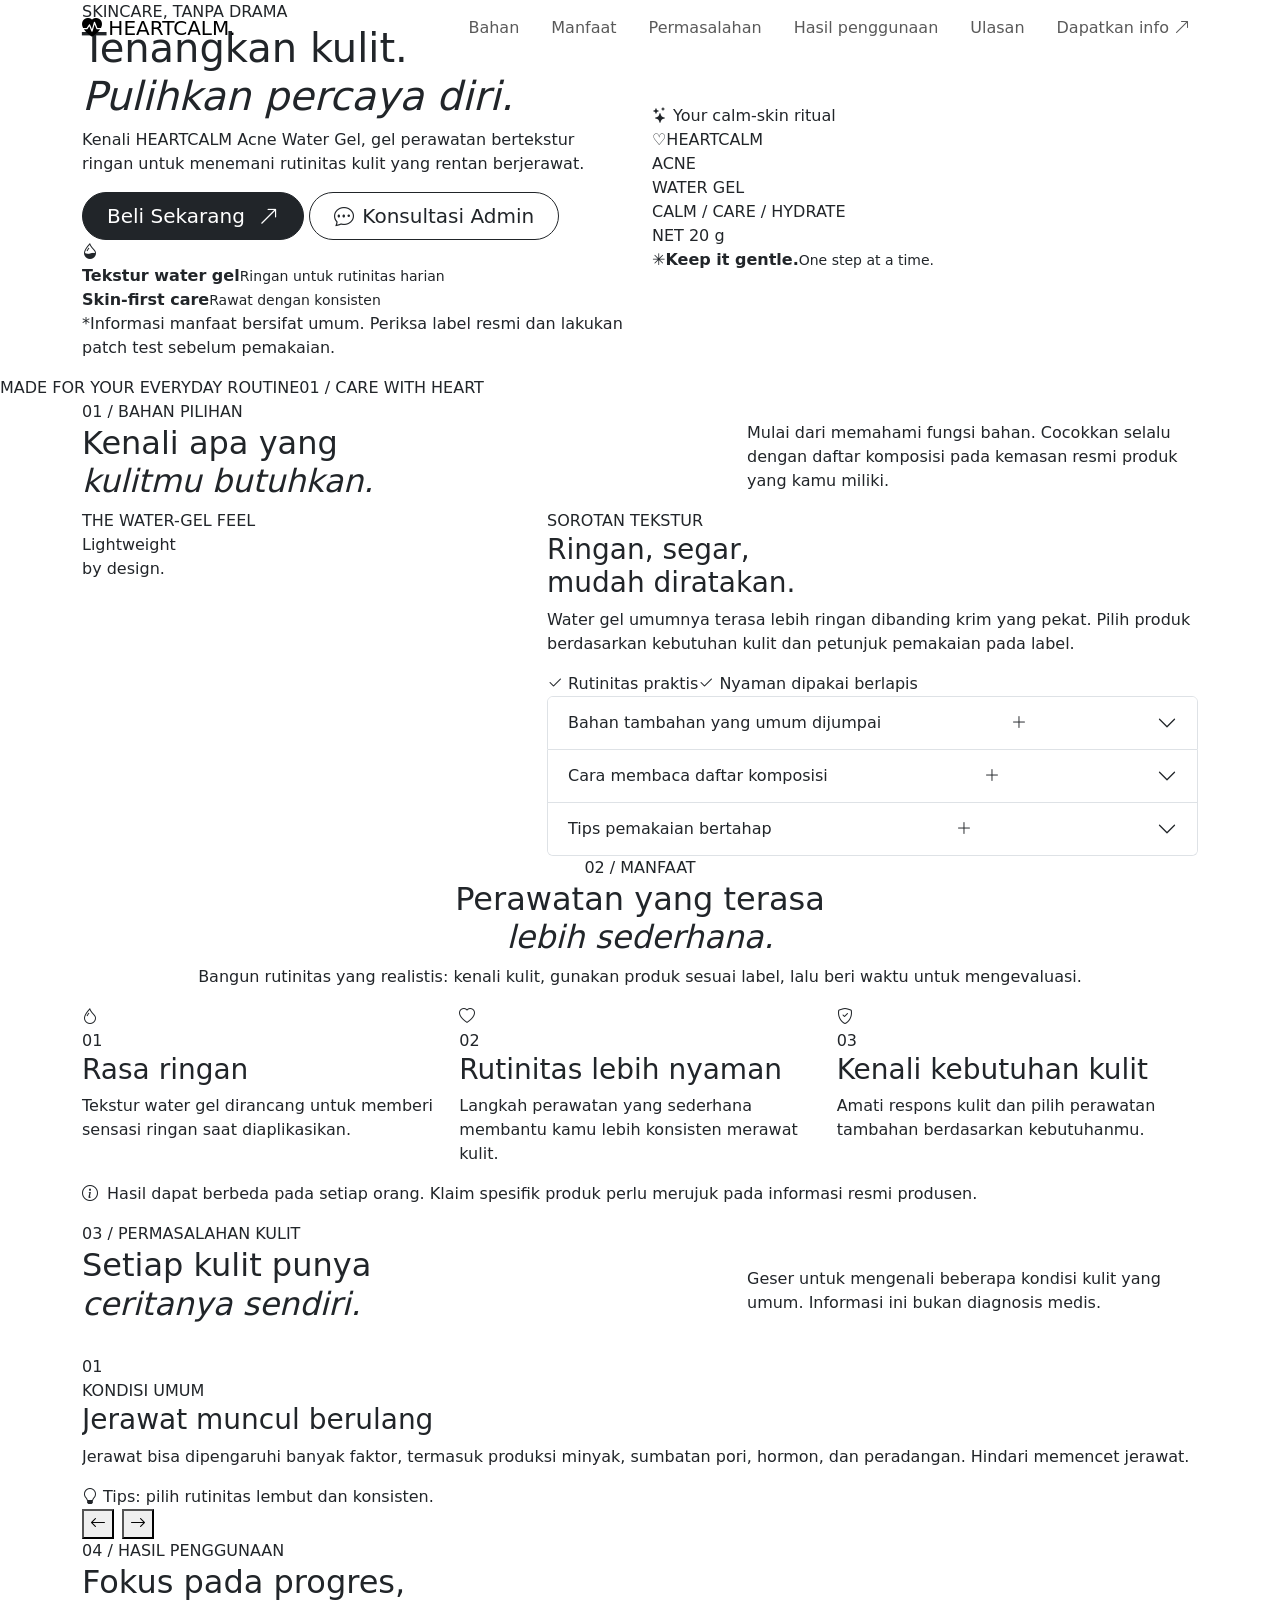
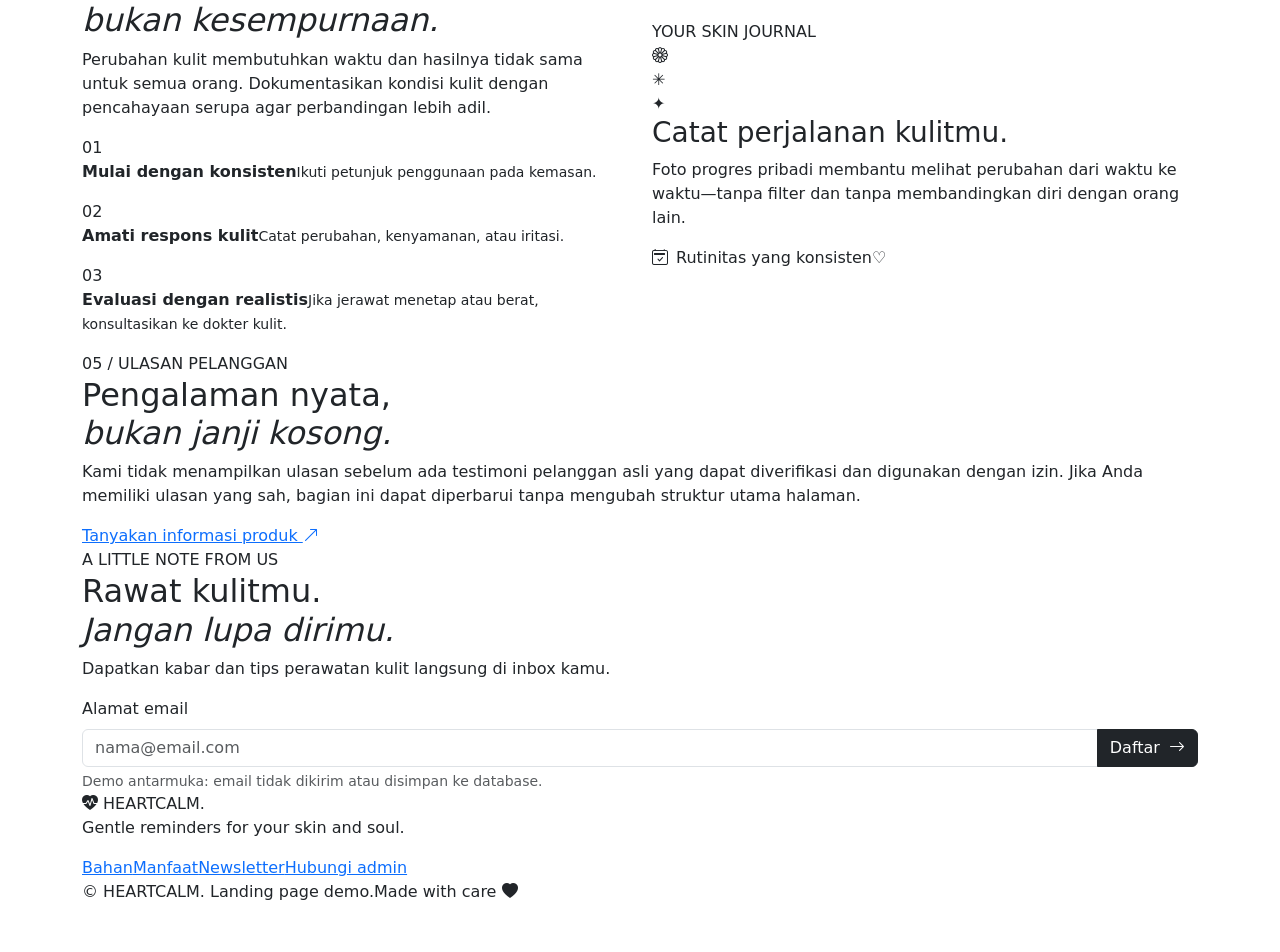
==== index.html @ 07cd57a4 "Add files via upload" ====
<!doctype html>
<html lang="id">
<head>
  <meta charset="utf-8">
  <meta name="viewport" content="width=device-width, initial-scale=1">
  <meta name="description" content="HEARTCALM Acne Water Gel — perawatan ringan untuk kulit berjerawat.">
  <title>HEARTCALM Acne Water Gel — Rawat Kulit dengan Tenang</title>
  <link rel="preconnect" href="https://fonts.googleapis.com">
  <link rel="preconnect" href="https://fonts.gstatic.com" crossorigin>
  <link href="https://fonts.googleapis.com/css2?family=DM+Sans:wght@400;500;600;700&family=Manrope:wght@400;500;600;700;800&display=swap" rel="stylesheet">
  <link href="https://cdn.jsdelivr.net/npm/bootstrap@5.3.3/dist/css/bootstrap.min.css" rel="stylesheet">
  <link href="https://cdn.jsdelivr.net/npm/bootstrap-icons@1.11.3/font/bootstrap-icons.min.css" rel="stylesheet">
  <link rel="stylesheet" href="css/style.css">
</head>
<body data-bs-spy="scroll" data-bs-target="#mainNav" data-bs-offset="90" tabindex="0">
  <nav id="mainNav" class="navbar navbar-expand-lg fixed-top">
    <div class="container">
      <a class="navbar-brand" href="#home" aria-label="HEARTCALM beranda"><span class="brand-mark"><i class="bi bi-heart-pulse-fill"></i></span> HEARTCALM<span class="brand-dot">.</span></a>
      <button class="navbar-toggler" type="button" data-bs-toggle="collapse" data-bs-target="#navLinks" aria-controls="navLinks" aria-expanded="false" aria-label="Buka navigasi"><span class="navbar-toggler-icon"></span></button>
      <div class="collapse navbar-collapse" id="navLinks">
        <ul class="navbar-nav ms-auto align-items-lg-center gap-lg-3">
          <li class="nav-item"><a class="nav-link" href="#ingredients">Bahan</a></li>
          <li class="nav-item"><a class="nav-link" href="#benefits">Manfaat</a></li>
          <li class="nav-item"><a class="nav-link" href="#concerns">Permasalahan</a></li>
          <li class="nav-item"><a class="nav-link" href="#results">Hasil penggunaan</a></li>
          <li class="nav-item"><a class="nav-link" href="#reviews">Ulasan</a></li>
          <li class="nav-item"><a class="nav-link nav-cta" href="#newsletter">Dapatkan info <i class="bi bi-arrow-up-right"></i></a></li>
        </ul>
      </div>
    </div>
  </nav>

  <main>
    <section id="home" class="hero section-pad">
      <div class="container">
        <div class="row align-items-center gy-5">
          <div class="col-lg-6 hero-copy">
            <div class="eyebrow"><span></span> SKINCARE, TANPA DRAMA</div>
            <h1>Tenangkan kulit.<br><em>Pulihkan percaya diri.</em></h1>
            <p class="hero-lead">Kenali HEARTCALM Acne Water Gel, gel perawatan bertekstur ringan untuk menemani rutinitas kulit yang rentan berjerawat.</p>
            <div class="hero-actions">
              <a class="btn btn-dark btn-lg rounded-pill px-4" href="https://www.tokopedia.com/" target="_blank" rel="noopener noreferrer">Beli Sekarang <i class="bi bi-arrow-up-right ms-2"></i></a>
              <a class="btn btn-outline-dark btn-lg rounded-pill px-4" href="https://wa.me/" target="_blank" rel="noopener noreferrer"><i class="bi bi-chat-dots me-2"></i>Konsultasi Admin</a>
            </div>
            <div class="hero-proof"><div class="proof-icon"><i class="bi bi-droplet-half"></i></div><div><strong>Tekstur water gel</strong><small>Ringan untuk rutinitas harian</small></div><span class="proof-divider"></span><div><strong>Skin-first care</strong><small>Rawat dengan konsisten</small></div></div>
            <p class="small-note">*Informasi manfaat bersifat umum. Periksa label resmi dan lakukan patch test sebelum pemakaian.</p>
          </div>
          <div class="col-lg-6">
            <div class="product-stage">
              <div class="stage-orbit orbit-one"></div><div class="stage-orbit orbit-two"></div>
              <div class="stage-note note-top"><i class="bi bi-stars"></i> Your calm-skin ritual</div>
              <div class="product-shadow"></div>
              <div class="product-tube" role="img" aria-label="Ilustrasi kemasan HEARTCALM Acne Water Gel">
                <div class="tube-seam"></div><div class="tube-logo">♡<span>HEARTCALM</span></div>
                <div class="tube-rule"></div><div class="tube-name">ACNE<br>WATER GEL</div>
                <div class="tube-sub">CALM / CARE / HYDRATE</div><div class="tube-volume">NET 20 g</div><div class="tube-cap"></div>
              </div>
              <div class="stage-note note-bottom"><span class="tiny-leaf">✳</span><span><strong>Keep it gentle.</strong><small>One step at a time.</small></span></div>
              <div class="floating-dot dot-a"></div><div class="floating-dot dot-b"></div>
            </div>
          </div>
        </div>
      </div>
      <div class="hero-bottom"><span>MADE FOR YOUR EVERYDAY ROUTINE</span><span>01 / CARE WITH HEART</span></div>
    </section>

    <section id="ingredients" class="section-pad ingredients-section">
      <div class="container">
        <div class="section-heading row align-items-end gy-3">
          <div class="col-lg-7"><div class="eyebrow">01 / BAHAN PILIHAN</div><h2>Kenali apa yang<br><em>kulitmu butuhkan.</em></h2></div>
          <div class="col-lg-5"><p class="section-intro">Mulai dari memahami fungsi bahan. Cocokkan selalu dengan daftar komposisi pada kemasan resmi produk yang kamu miliki.</p></div>
        </div>
        <div class="ingredient-feature row g-0 align-items-stretch">
          <div class="col-lg-5 ingredient-art"><div class="ingredient-art-inner"><span class="art-label">THE WATER-GEL FEEL</span><div class="gel-drop"></div><div class="gel-ring"></div><span class="art-caption">Lightweight<br>by design.</span></div></div>
          <div class="col-lg-7 ingredient-content"><span class="mini-label">SOROTAN TEKSTUR</span><h3>Ringan, segar,<br>mudah diratakan.</h3><p>Water gel umumnya terasa lebih ringan dibanding krim yang pekat. Pilih produk berdasarkan kebutuhan kulit dan petunjuk pemakaian pada label.</p><div class="ingredient-tags"><span><i class="bi bi-check2"></i> Rutinitas praktis</span><span><i class="bi bi-check2"></i> Nyaman dipakai berlapis</span></div>
            <div class="accordion ingredient-accordion" id="extraIngredients">
              <div class="accordion-item"><h4 class="accordion-header"><button class="accordion-button collapsed" type="button" data-bs-toggle="collapse" data-bs-target="#extraOne" aria-expanded="false" aria-controls="extraOne">Bahan tambahan yang umum dijumpai <i class="bi bi-plus-lg ms-auto"></i></button></h4><div id="extraOne" class="accordion-collapse collapse" data-bs-parent="#extraIngredients"><div class="accordion-body">Contoh bahan yang kerap digunakan dalam skincare adalah humektan untuk membantu menjaga kelembapan dan bahan penunjang formula. Ini bukan daftar komposisi terverifikasi HEARTCALM; cek kemasan produk untuk INCI yang sebenarnya.</div></div></div>
              <div class="accordion-item"><h4 class="accordion-header"><button class="accordion-button collapsed" type="button" data-bs-toggle="collapse" data-bs-target="#extraTwo" aria-expanded="false" aria-controls="extraTwo">Cara membaca daftar komposisi <i class="bi bi-plus-lg ms-auto"></i></button></h4><div id="extraTwo" class="accordion-collapse collapse" data-bs-parent="#extraIngredients"><div class="accordion-body">Periksa nama bahan, petunjuk pemakaian, tanggal kedaluwarsa, dan peringatan pada label. Jika kulit mudah bereaksi, lakukan patch test dan hentikan pemakaian bila muncul iritasi.</div></div></div>
              <div class="accordion-item"><h4 class="accordion-header"><button class="accordion-button collapsed" type="button" data-bs-toggle="collapse" data-bs-target="#extraThree" aria-expanded="false" aria-controls="extraThree">Tips pemakaian bertahap <i class="bi bi-plus-lg ms-auto"></i></button></h4><div id="extraThree" class="accordion-collapse collapse" data-bs-parent="#extraIngredients"><div class="accordion-body">Mulai sesuai petunjuk label, hindari menumpuk banyak produk aktif sekaligus, dan gunakan sunscreen pada pagi/siang hari. Konsultasikan dengan tenaga kesehatan jika jerawat berat atau menetap.</div></div></div>
            </div>
          </div>
        </div>
      </div>
    </section>

    <section id="benefits" class="section-pad benefits-section">
      <div class="container">
        <div class="section-heading text-center mx-auto"><div class="eyebrow justify-content-center">02 / MANFAAT</div><h2>Perawatan yang terasa<br><em>lebih sederhana.</em></h2><p class="section-intro mx-auto">Bangun rutinitas yang realistis: kenali kulit, gunakan produk sesuai label, lalu beri waktu untuk mengevaluasi.</p></div>
        <div class="row g-3 benefit-grid">
          <div class="col-md-4"><article class="benefit-card"><div class="benefit-icon"><i class="bi bi-droplet"></i></div><span class="card-index">01</span><h3>Rasa ringan</h3><p>Tekstur water gel dirancang untuk memberi sensasi ringan saat diaplikasikan.</p></article></div>
          <div class="col-md-4"><article class="benefit-card featured"><div class="benefit-icon"><i class="bi bi-heart"></i></div><span class="card-index">02</span><h3>Rutinitas lebih nyaman</h3><p>Langkah perawatan yang sederhana membantu kamu lebih konsisten merawat kulit.</p></article></div>
          <div class="col-md-4"><article class="benefit-card"><div class="benefit-icon"><i class="bi bi-shield-check"></i></div><span class="card-index">03</span><h3>Kenali kebutuhan kulit</h3><p>Amati respons kulit dan pilih perawatan tambahan berdasarkan kebutuhanmu.</p></article></div>
        </div>
        <p class="disclaimer"><i class="bi bi-info-circle me-1"></i> Hasil dapat berbeda pada setiap orang. Klaim spesifik produk perlu merujuk pada informasi resmi produsen.</p>
      </div>
    </section>

    <section id="concerns" class="section-pad concerns-section">
      <div class="container">
        <div class="row align-items-end mb-4 gy-3"><div class="col-lg-7"><div class="eyebrow">03 / PERMASALAHAN KULIT</div><h2>Setiap kulit punya<br><em>ceritanya sendiri.</em></h2></div><div class="col-lg-5"><p class="section-intro">Geser untuk mengenali beberapa kondisi kulit yang umum. Informasi ini bukan diagnosis medis.</p></div></div>
        <div id="concernCarousel" class="carousel slide concern-carousel" data-bs-ride="false">
          <div class="carousel-inner">
            <div class="carousel-item active"><div class="concern-slide"><div class="concern-number">01</div><div class="concern-visual visual-acne"><span class="face-shape"></span><span class="spot spot-1"></span><span class="spot spot-2"></span><span class="spot spot-3"></span></div><div class="concern-copy"><span class="mini-label">KONDISI UMUM</span><h3>Jerawat muncul berulang</h3><p>Jerawat bisa dipengaruhi banyak faktor, termasuk produksi minyak, sumbatan pori, hormon, dan peradangan. Hindari memencet jerawat.</p><span class="care-tip"><i class="bi bi-lightbulb"></i> Tips: pilih rutinitas lembut dan konsisten.</span></div></div></div>
            <div class="carousel-item"><div class="concern-slide"><div class="concern-number">02</div><div class="concern-visual visual-oily"><span class="face-shape"></span><span class="shine shine-1"></span><span class="shine shine-2"></span><span class="shine shine-3"></span></div><div class="concern-copy"><span class="mini-label">KONDISI UMUM</span><h3>Kulit terasa berminyak</h3><p>Kulit berminyak merupakan kondisi umum. Membersihkan wajah secara berlebihan justru dapat membuat kulit terasa tidak nyaman.</p><span class="care-tip"><i class="bi bi-lightbulb"></i> Tips: gunakan pembersih lembut.</span></div></div></div>
            <div class="carousel-item"><div class="concern-slide"><div class="concern-number">03</div><div class="concern-visual visual-sensitive"><span class="face-shape"></span><span class="flush flush-1"></span><span class="flush flush-2"></span></div><div class="concern-copy"><span class="mini-label">KONDISI UMUM</span><h3>Kulit mudah terasa sensitif</h3><p>Rasa perih, kering, atau kemerahan bisa menjadi tanda kulit tidak cocok dengan suatu produk. Hentikan produk yang memicu reaksi.</p><span class="care-tip"><i class="bi bi-lightbulb"></i> Tips: lakukan patch test terlebih dahulu.</span></div></div></div>
          </div>
          <div class="carousel-controls"><div class="carousel-indicators"><button type="button" data-bs-target="#concernCarousel" data-bs-slide-to="0" class="active" aria-current="true" aria-label="Slide 1"></button><button type="button" data-bs-target="#concernCarousel" data-bs-slide-to="1" aria-label="Slide 2"></button><button type="button" data-bs-target="#concernCarousel" data-bs-slide-to="2" aria-label="Slide 3"></button></div><div class="d-flex gap-2"><button class="round-control" type="button" data-bs-target="#concernCarousel" data-bs-slide="prev" aria-label="Slide sebelumnya"><i class="bi bi-arrow-left"></i></button><button class="round-control" type="button" data-bs-target="#concernCarousel" data-bs-slide="next" aria-label="Slide berikutnya"><i class="bi bi-arrow-right"></i></button></div></div>
        </div>
      </div>
    </section>

    <section id="results" class="section-pad results-section">
      <div class="container"><div class="row align-items-center gy-5"><div class="col-lg-6"><div class="eyebrow">04 / HASIL PENGGUNAAN</div><h2>Fokus pada progres,<br><em>bukan kesempurnaan.</em></h2><p class="section-intro">Perubahan kulit membutuhkan waktu dan hasilnya tidak sama untuk semua orang. Dokumentasikan kondisi kulit dengan pencahayaan serupa agar perbandingan lebih adil.</p><div class="result-steps"><div><span>01</span><p><strong>Mulai dengan konsisten</strong><small>Ikuti petunjuk penggunaan pada kemasan.</small></p></div><div><span>02</span><p><strong>Amati respons kulit</strong><small>Catat perubahan, kenyamanan, atau iritasi.</small></p></div><div><span>03</span><p><strong>Evaluasi dengan realistis</strong><small>Jika jerawat menetap atau berat, konsultasikan ke dokter kulit.</small></p></div></div></div><div class="col-lg-6"><div class="results-card"><div class="results-card-top"><span>YOUR SKIN JOURNAL</span><i class="bi bi-journal-heart"></i></div><div class="journal-visual"><div class="journal-circle"><i class="bi bi-flower1"></i></div><div class="journal-spark spark-one">✳</div><div class="journal-spark spark-two">✦</div></div><h3>Catat perjalanan kulitmu.</h3><p>Foto progres pribadi membantu melihat perubahan dari waktu ke waktu—tanpa filter dan tanpa membandingkan diri dengan orang lain.</p><div class="journal-footer"><span><i class="bi bi-calendar2-check me-2"></i>Rutinitas yang konsisten</span><span>♡</span></div></div></div></div></div>
    </section>

    <section id="reviews" class="section-pad testimonial-section">
      <div class="container review-note">
        <div class="eyebrow">05 / ULASAN PELANGGAN</div>
        <div class="review-note-layout">
          <div><h2>Pengalaman nyata,<br><em>bukan janji kosong.</em></h2></div>
          <div><p class="section-intro">Kami tidak menampilkan ulasan sebelum ada testimoni pelanggan asli yang dapat diverifikasi dan digunakan dengan izin. Jika Anda memiliki ulasan yang sah, bagian ini dapat diperbarui tanpa mengubah struktur utama halaman.</p><a class="text-link" href="https://wa.me/" target="_blank" rel="noopener noreferrer">Tanyakan informasi produk <i class="bi bi-arrow-up-right"></i></a></div>
        </div>
      </div>
    </section>

<section id="newsletter" class="newsletter-section"><div class="container"><div class="newsletter-box"><div class="newsletter-copy"><div class="eyebrow">A LITTLE NOTE FROM US</div><h2>Rawat kulitmu.<br><em>Jangan lupa dirimu.</em></h2><p>Dapatkan kabar dan tips perawatan kulit langsung di inbox kamu.</p></div><form id="newsletterForm" class="newsletter-form" novalidate><label for="emailInput" class="form-label">Alamat email</label><div class="input-group"><input type="email" class="form-control" id="emailInput" name="email" placeholder="nama@email.com" autocomplete="email" required aria-describedby="emailFeedback"><button class="btn btn-dark" type="submit">Daftar <i class="bi bi-arrow-right ms-1"></i></button></div><div id="emailFeedback" class="form-text" aria-live="polite">Demo antarmuka: email tidak dikirim atau disimpan ke database.</div></form></div></div></section>
  </main>

  <footer class="site-footer"><div class="container"><div class="footer-main"><a class="navbar-brand" href="#home"><span class="brand-mark"><i class="bi bi-heart-pulse-fill"></i></span> HEARTCALM<span class="brand-dot">.</span></a><p>Gentle reminders for your skin and soul.</p><div class="footer-links"><a href="#ingredients">Bahan</a><a href="#benefits">Manfaat</a><a href="#newsletter">Newsletter</a><a href="https://wa.me/" target="_blank" rel="noopener noreferrer">Hubungi admin</a></div></div><div class="footer-bottom"><span>© <span id="currentYear"></span> HEARTCALM. Landing page demo.</span><span>Made with care <i class="bi bi-heart-fill"></i></span></div></div></footer>

  <div class="modal fade" id="newsletterModal" tabindex="-1" aria-labelledby="newsletterModalTitle" aria-hidden="true"><div class="modal-dialog modal-dialog-centered"><div class="modal-content newsletter-modal-content"><div class="modal-body text-center p-5"><div class="modal-check"><i class="bi bi-envelope-heart"></i></div><h2 id="newsletterModalTitle">Terima kasih!</h2><p id="modalMessage">Format email kamu valid. Ini hanya simulasi konfirmasi—belum ada email yang disimpan.</p><button type="button" class="btn btn-dark rounded-pill px-4" data-bs-dismiss="modal">Mengerti</button></div></div></div></div>

  <script src="https://cdn.jsdelivr.net/npm/bootstrap@5.3.3/dist/js/bootstrap.bundle.min.js"></script>
  <script src="js/main.js"></script>
</body>
</html>
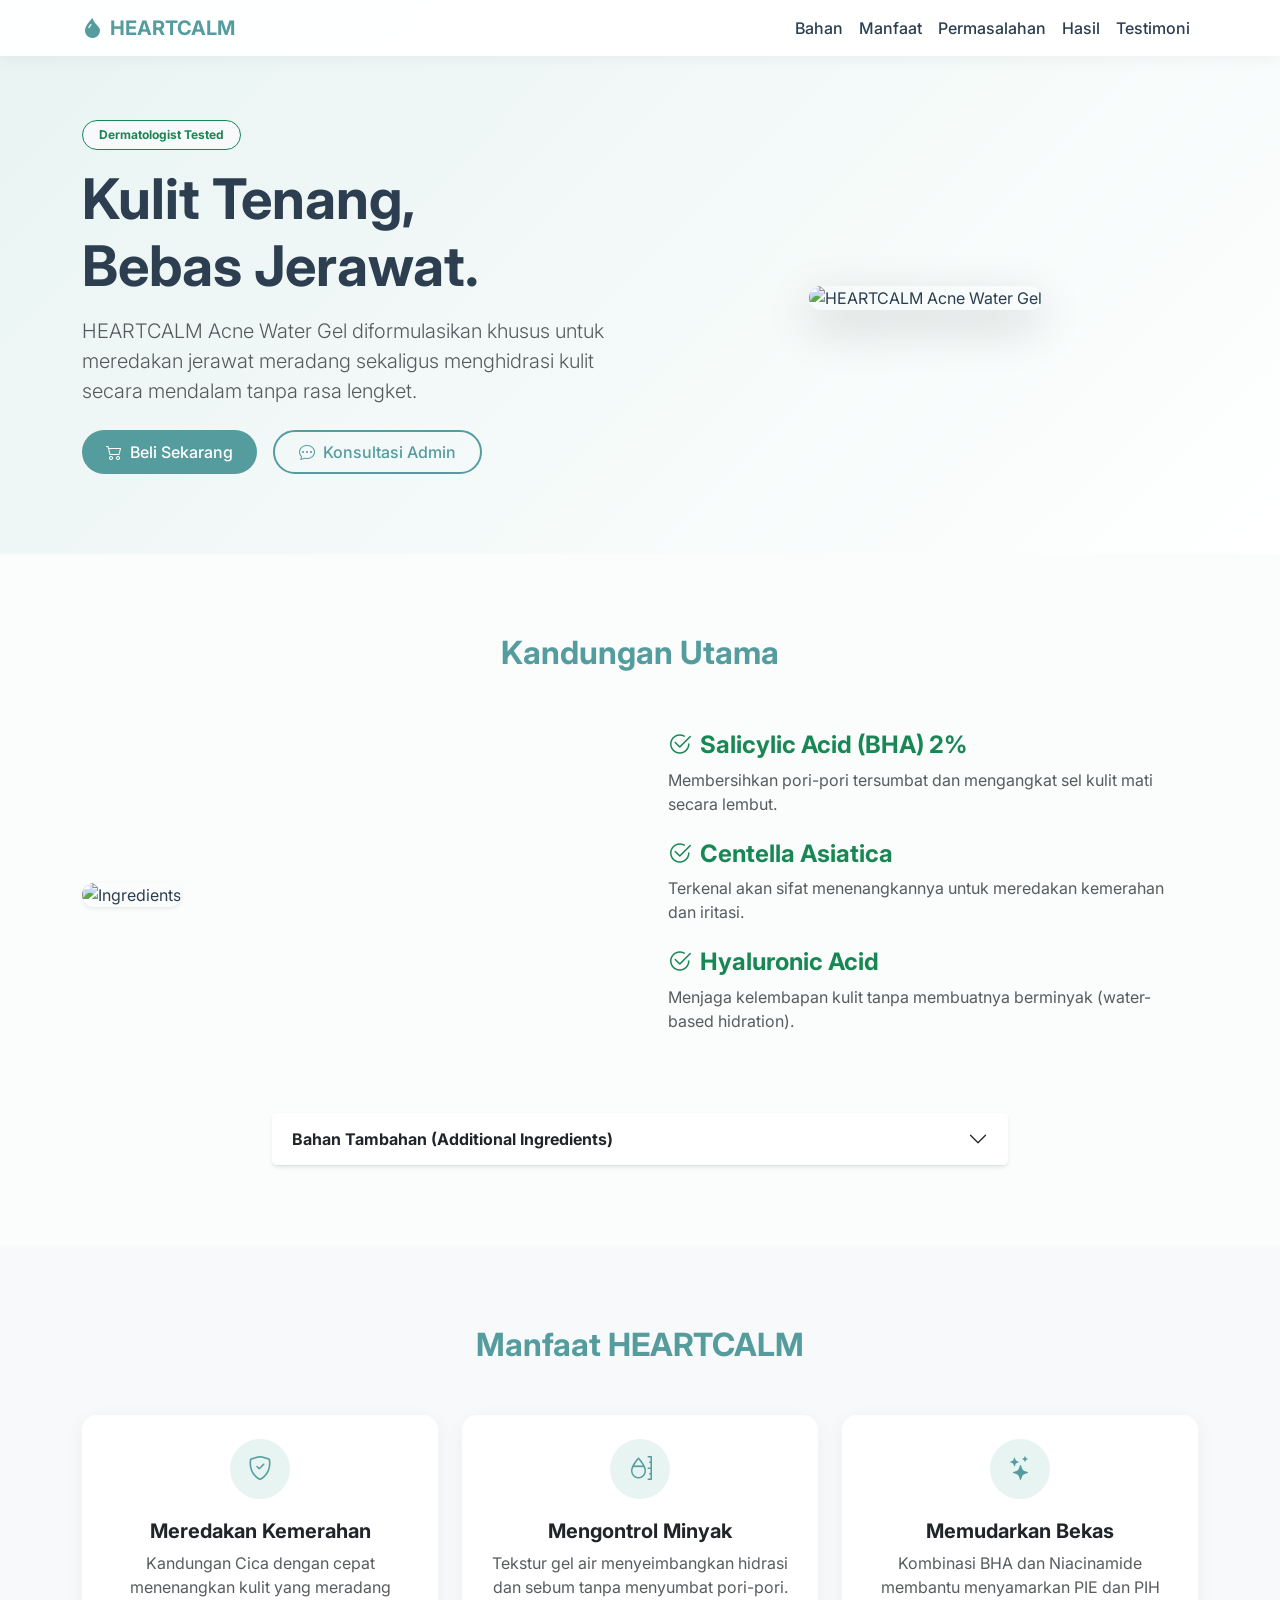
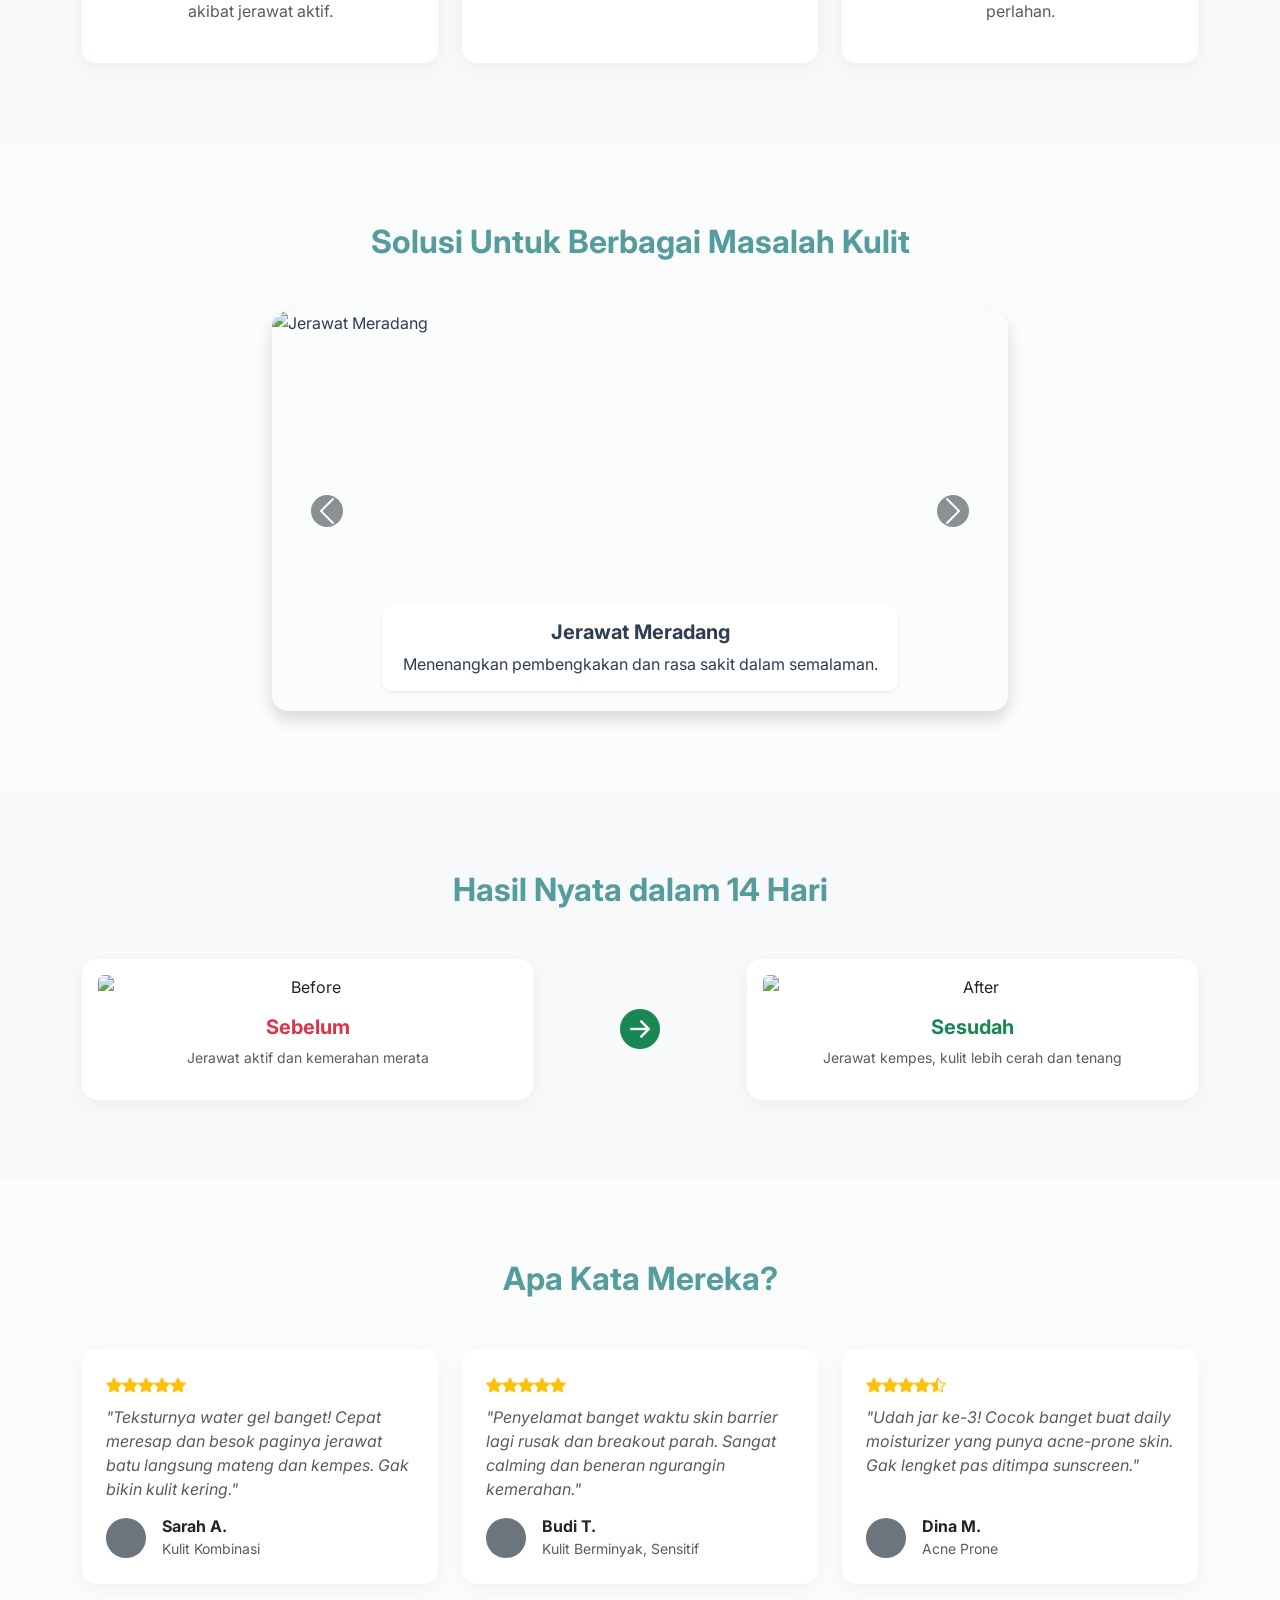
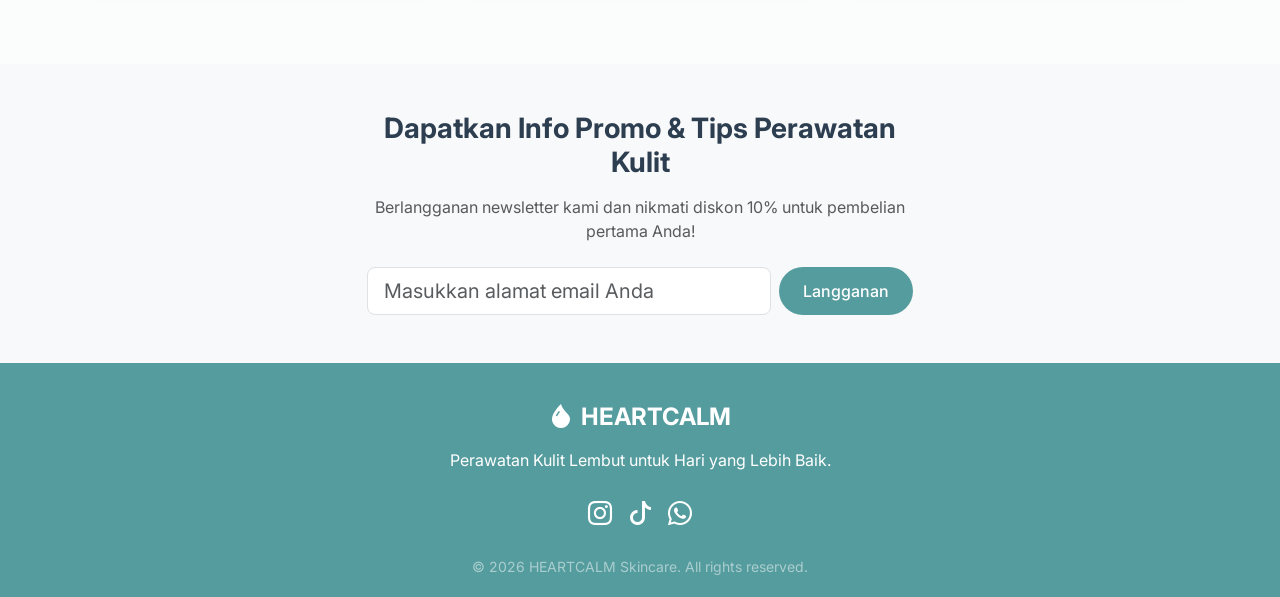
==== commit 642298ba: "Update HEARTCALM project structure" ====
--- a/index.html
+++ b/index.html
@@ -1,136 +1,335 @@
-<!doctype html>
+<!DOCTYPE html>
 <html lang="id">
 <head>
-  <meta charset="utf-8">
-  <meta name="viewport" content="width=device-width, initial-scale=1">
-  <meta name="description" content="HEARTCALM Acne Water Gel — perawatan ringan untuk kulit berjerawat.">
-  <title>HEARTCALM Acne Water Gel — Rawat Kulit dengan Tenang</title>
-  <link rel="preconnect" href="https://fonts.googleapis.com">
-  <link rel="preconnect" href="https://fonts.gstatic.com" crossorigin>
-  <link href="https://fonts.googleapis.com/css2?family=DM+Sans:wght@400;500;600;700&family=Manrope:wght@400;500;600;700;800&display=swap" rel="stylesheet">
-  <link href="https://cdn.jsdelivr.net/npm/bootstrap@5.3.3/dist/css/bootstrap.min.css" rel="stylesheet">
-  <link href="https://cdn.jsdelivr.net/npm/bootstrap-icons@1.11.3/font/bootstrap-icons.min.css" rel="stylesheet">
-  <link rel="stylesheet" href="css/style.css">
+    <meta charset="UTF-8">
+    <meta name="viewport" content="width=device-width, initial-scale=1.0">
+    <title>HEARTCALM Acne Water Gel</title>
+    
+    <!-- Vendor styles -->
+    <link href="https://cdn.jsdelivr.net/npm/bootstrap@5.3.0/dist/css/bootstrap.min.css" rel="stylesheet">
+    <!-- Icon library -->
+    <link rel="stylesheet" href="https://cdn.jsdelivr.net/npm/bootstrap-icons@1.11.1/font/bootstrap-icons.css">
+    <!-- Typography -->
+    <link href="https://fonts.googleapis.com/css2?family=Inter:wght@300;400;500;600;700&display=swap" rel="stylesheet">
+    <link rel="stylesheet" href="css/styles.css">
 </head>
-<body data-bs-spy="scroll" data-bs-target="#mainNav" data-bs-offset="90" tabindex="0">
-  <nav id="mainNav" class="navbar navbar-expand-lg fixed-top">
-    <div class="container">
-      <a class="navbar-brand" href="#home" aria-label="HEARTCALM beranda"><span class="brand-mark"><i class="bi bi-heart-pulse-fill"></i></span> HEARTCALM<span class="brand-dot">.</span></a>
-      <button class="navbar-toggler" type="button" data-bs-toggle="collapse" data-bs-target="#navLinks" aria-controls="navLinks" aria-expanded="false" aria-label="Buka navigasi"><span class="navbar-toggler-icon"></span></button>
-      <div class="collapse navbar-collapse" id="navLinks">
-        <ul class="navbar-nav ms-auto align-items-lg-center gap-lg-3">
-          <li class="nav-item"><a class="nav-link" href="#ingredients">Bahan</a></li>
-          <li class="nav-item"><a class="nav-link" href="#benefits">Manfaat</a></li>
-          <li class="nav-item"><a class="nav-link" href="#concerns">Permasalahan</a></li>
-          <li class="nav-item"><a class="nav-link" href="#results">Hasil penggunaan</a></li>
-          <li class="nav-item"><a class="nav-link" href="#reviews">Ulasan</a></li>
-          <li class="nav-item"><a class="nav-link nav-cta" href="#newsletter">Dapatkan info <i class="bi bi-arrow-up-right"></i></a></li>
-        </ul>
-      </div>
+<body data-bs-spy="scroll" data-bs-target="#mainNav" data-bs-root-margin="0px 0px -40%" data-bs-smooth-scroll="true">
+
+    <!-- Navigation -->
+    <nav id="mainNav" class="navbar navbar-expand-lg fixed-top">
+        <div class="container">
+            <a class="navbar-brand" href="#hero">
+                <i class="bi bi-droplet-fill me-2"></i>HEARTCALM
+            </a>
+            <button class="navbar-toggler" type="button" data-bs-toggle="collapse" data-bs-target="#navbarNav">
+                <span class="navbar-toggler-icon"></span>
+            </button>
+            <div class="collapse navbar-collapse" id="navbarNav">
+                <ul class="navbar-nav ms-auto align-items-center">
+                    <li class="nav-item"><a class="nav-link" href="#bahan">Bahan</a></li>
+                    <li class="nav-item"><a class="nav-link" href="#manfaat">Manfaat</a></li>
+                    <li class="nav-item"><a class="nav-link" href="#permasalahan">Permasalahan</a></li>
+                    <li class="nav-item"><a class="nav-link" href="#hasil">Hasil</a></li>
+                    <li class="nav-item"><a class="nav-link" href="#testimoni">Testimoni</a></li>
+                </ul>
+            </div>
+        </div>
+    </nav>
+
+    <!-- Hero Section -->
+    <header id="hero">
+        <div class="container">
+            <div class="row align-items-center">
+                <div class="col-lg-6 mb-5 mb-lg-0">
+                    <span class="badge bg-light text-success border border-success mb-3 px-3 py-2 rounded-pill">Dermatologist Tested</span>
+                    <h1 class="display-4 fw-bold mb-3">Kulit Tenang,<br>Bebas Jerawat.</h1>
+                    <p class="lead mb-4 text-muted">HEARTCALM Acne Water Gel diformulasikan khusus untuk meredakan jerawat meradang sekaligus menghidrasi kulit secara mendalam tanpa rasa lengket.</p>
+                    <div class="d-flex gap-3 flex-wrap">
+                        <a href="#pembelian" class="btn btn-primary-custom"><i class="bi bi-cart2 me-2"></i>Beli Sekarang</a>
+                        <a href="#konsultasi" class="btn btn-outline-custom"><i class="bi bi-chat-dots me-2"></i>Konsultasi Admin</a>
+                    </div>
+                </div>
+                <div class="col-lg-6 text-center">
+                    <img src="https://placehold.co/600x600/e8f4f2/559c9e?text=HEARTCALM+Product+Mockup" alt="HEARTCALM Acne Water Gel" class="img-fluid rounded-4 shadow-lg">
+                </div>
+            </div>
+        </div>
+    </header>
+
+    <!-- Bahan Section -->
+    <section id="bahan">
+        <div class="container">
+            <h2 class="section-title">Kandungan Utama</h2>
+            <div class="row align-items-center mb-5">
+                <div class="col-md-6 mb-4 mb-md-0">
+                    <img src="https://placehold.co/500x400/f0f8ff/7b9e89?text=Active+Ingredients" class="img-fluid rounded-4 shadow-sm" alt="Ingredients">
+                </div>
+                <div class="col-md-6">
+                    <ul class="list-group list-group-flush mb-4">
+                        <li class="list-group-item bg-transparent border-bottom-0 pb-3">
+                            <h4 class="text-success fw-bold"><i class="bi bi-check2-circle me-2"></i>Salicylic Acid (BHA) 2%</h4>
+                            <p class="text-muted mb-0">Membersihkan pori-pori tersumbat dan mengangkat sel kulit mati secara lembut.</p>
+                        </li>
+                        <li class="list-group-item bg-transparent border-bottom-0 pb-3">
+                            <h4 class="text-success fw-bold"><i class="bi bi-check2-circle me-2"></i>Centella Asiatica</h4>
+                            <p class="text-muted mb-0">Terkenal akan sifat menenangkannya untuk meredakan kemerahan dan iritasi.</p>
+                        </li>
+                        <li class="list-group-item bg-transparent border-bottom-0">
+                            <h4 class="text-success fw-bold"><i class="bi bi-check2-circle me-2"></i>Hyaluronic Acid</h4>
+                            <p class="text-muted mb-0">Menjaga kelembapan kulit tanpa membuatnya berminyak (water-based hidration).</p>
+                        </li>
+                    </ul>
+                </div>
+            </div>
+
+            <!-- Accordion untuk Bahan Tambahan -->
+            <div class="row justify-content-center">
+                <div class="col-lg-8">
+                    <div class="accordion shadow-sm rounded" id="accordionBahan">
+                        <div class="accordion-item border-0 border-bottom">
+                            <h2 class="accordion-header">
+                                <button class="accordion-button collapsed fw-bold" type="button" data-bs-toggle="collapse" data-bs-target="#collapseOne">
+                                    Bahan Tambahan (Additional Ingredients)
+                                </button>
+                            </h2>
+                            <div id="collapseOne" class="accordion-collapse collapse" data-bs-parent="#accordionBahan">
+                                <div class="accordion-body text-muted">
+                                    <strong>Niacinamide:</strong> Membantu mencerahkan bekas jerawat.<br>
+                                    <strong>Panthenol (Vitamin B5):</strong> Memperbaiki skin barrier yang rusak.<br>
+                                    <strong>Allantoin:</strong> Melindungi kulit dan merangsang pertumbuhan sel baru.<br>
+                                    <em>Bebas dari paraben, alkohol, dan pewangi buatan.</em>
+                                </div>
+                            </div>
+                        </div>
+                    </div>
+                </div>
+            </div>
+        </div>
+    </section>
+
+    <!-- Manfaat Section -->
+    <section id="manfaat" class="bg-light">
+        <div class="container">
+            <h2 class="section-title">Manfaat HEARTCALM</h2>
+            <div class="row g-4">
+                <div class="col-md-4">
+                    <div class="card card-custom p-4 text-center">
+                        <div class="d-flex justify-content-center">
+                            <div class="icon-box"><i class="bi bi-shield-check"></i></div>
+                        </div>
+                        <h5 class="fw-bold">Meredakan Kemerahan</h5>
+                        <p class="text-muted">Kandungan Cica dengan cepat menenangkan kulit yang meradang akibat jerawat aktif.</p>
+                    </div>
+                </div>
+                <div class="col-md-4">
+                    <div class="card card-custom p-4 text-center">
+                        <div class="d-flex justify-content-center">
+                            <div class="icon-box"><i class="bi bi-moisture"></i></div>
+                        </div>
+                        <h5 class="fw-bold">Mengontrol Minyak</h5>
+                        <p class="text-muted">Tekstur gel air menyeimbangkan hidrasi dan sebum tanpa menyumbat pori-pori.</p>
+                    </div>
+                </div>
+                <div class="col-md-4">
+                    <div class="card card-custom p-4 text-center">
+                        <div class="d-flex justify-content-center">
+                            <div class="icon-box"><i class="bi bi-stars"></i></div>
+                        </div>
+                        <h5 class="fw-bold">Memudarkan Bekas</h5>
+                        <p class="text-muted">Kombinasi BHA dan Niacinamide membantu menyamarkan PIE dan PIH perlahan.</p>
+                    </div>
+                </div>
+            </div>
+        </div>
+    </section>
+
+    <!-- Permasalahan Section -->
+    <section id="permasalahan">
+        <div class="container">
+            <h2 class="section-title">Solusi Untuk Berbagai Masalah Kulit</h2>
+            <div class="row justify-content-center">
+                <div class="col-lg-8">
+                    <div id="carouselMasalah" class="carousel slide shadow rounded-4 overflow-hidden" data-bs-ride="carousel">
+                        <div class="carousel-indicators">
+                            <button type="button" data-bs-target="#carouselMasalah" data-bs-slide-to="0" class="active"></button>
+                            <button type="button" data-bs-target="#carouselMasalah" data-bs-slide-to="1"></button>
+                            <button type="button" data-bs-target="#carouselMasalah" data-bs-slide-to="2"></button>
+                        </div>
+                        <div class="carousel-inner">
+                            <div class="carousel-item active">
+                                <img src="https://placehold.co/800x400/e8f4f2/2c3e50?text=Jerawat+Meradang" class="d-block w-100" alt="Jerawat Meradang">
+                                <div class="carousel-caption d-none d-md-block shadow-sm">
+                                    <h5 class="fw-bold text-primary-color">Jerawat Meradang</h5>
+                                    <p class="mb-0">Menenangkan pembengkakan dan rasa sakit dalam semalaman.</p>
+                                </div>
+                            </div>
+                            <div class="carousel-item">
+                                <img src="https://placehold.co/800x400/fdf5e6/2c3e50?text=Bekas+Jerawat" class="d-block w-100" alt="Bekas Jerawat">
+                                <div class="carousel-caption d-none d-md-block shadow-sm">
+                                    <h5 class="fw-bold text-primary-color">Bekas Jerawat Kemerahan (PIE)</h5>
+                                    <p class="mb-0">Memperbaiki tekstur dan meratakan warna kulit.</p>
+                                </div>
+                            </div>
+                            <div class="carousel-item">
+                                <img src="https://placehold.co/800x400/f0f8ff/2c3e50?text=Kulit+Sensitif" class="d-block w-100" alt="Kulit Sensitif">
+                                <div class="carousel-caption d-none d-md-block shadow-sm">
+                                    <h5 class="fw-bold text-primary-color">Kulit Sensitif & Dehidrasi</h5>
+                                    <p class="mb-0">Hidrasi ringan yang aman untuk skin barrier rapuh.</p>
+                                </div>
+                            </div>
+                        </div>
+                        <button class="carousel-control-prev" type="button" data-bs-target="#carouselMasalah" data-bs-slide="prev">
+                            <span class="carousel-control-prev-icon bg-dark rounded-circle p-3" aria-hidden="true"></span>
+                            <span class="visually-hidden">Previous</span>
+                        </button>
+                        <button class="carousel-control-next" type="button" data-bs-target="#carouselMasalah" data-bs-slide="next">
+                            <span class="carousel-control-next-icon bg-dark rounded-circle p-3" aria-hidden="true"></span>
+                            <span class="visually-hidden">Next</span>
+                        </button>
+                    </div>
+                </div>
+            </div>
+        </div>
+    </section>
+
+    <!-- Hasil Penggunaan Section -->
+    <section id="hasil" class="bg-light">
+        <div class="container">
+            <h2 class="section-title">Hasil Nyata dalam 14 Hari</h2>
+            <div class="row g-4 text-center justify-content-center">
+                <div class="col-md-5">
+                    <div class="card card-custom p-3">
+                        <img src="https://placehold.co/400x300/ffdddd/a00?text=Before+(Hari+1)" class="img-fluid rounded mb-3" alt="Before">
+                        <h5 class="fw-bold text-danger">Sebelum</h5>
+                        <p class="text-muted small">Jerawat aktif dan kemerahan merata</p>
+                    </div>
+                </div>
+                <div class="col-md-2 d-flex align-items-center justify-content-center">
+                    <i class="bi bi-arrow-right-circle-fill text-success fs-1 d-none d-md-block"></i>
+                    <i class="bi bi-arrow-down-circle-fill text-success fs-1 d-md-none my-3"></i>
+                </div>
+                <div class="col-md-5">
+                    <div class="card card-custom p-3">
+                        <img src="https://placehold.co/400x300/e8f4f2/559c9e?text=After+(Hari+14)" class="img-fluid rounded mb-3" alt="After">
+                        <h5 class="fw-bold text-success">Sesudah</h5>
+                        <p class="text-muted small">Jerawat kempes, kulit lebih cerah dan tenang</p>
+                    </div>
+                </div>
+            </div>
+        </div>
+    </section>
+
+    <!-- Testimoni Section -->
+    <section id="testimoni">
+        <div class="container">
+            <h2 class="section-title">Apa Kata Mereka?</h2>
+            <div class="row g-4">
+                <div class="col-md-4">
+                    <div class="card card-custom p-4">
+                        <div class="text-warning mb-2">
+                            <i class="bi bi-star-fill"></i><i class="bi bi-star-fill"></i><i class="bi bi-star-fill"></i><i class="bi bi-star-fill"></i><i class="bi bi-star-fill"></i>
+                        </div>
+                        <p class="fst-italic text-muted">"Teksturnya water gel banget! Cepat meresap dan besok paginya jerawat batu langsung mateng dan kempes. Gak bikin kulit kering."</p>
+                        <div class="d-flex align-items-center mt-auto">
+                            <div class="bg-secondary rounded-circle me-3" style="width: 40px; height: 40px;"></div>
+                            <div>
+                                <h6 class="mb-0 fw-bold">Sarah A.</h6>
+                                <small class="text-muted">Kulit Kombinasi</small>
+                            </div>
+                        </div>
+                    </div>
+                </div>
+                <div class="col-md-4">
+                    <div class="card card-custom p-4">
+                        <div class="text-warning mb-2">
+                            <i class="bi bi-star-fill"></i><i class="bi bi-star-fill"></i><i class="bi bi-star-fill"></i><i class="bi bi-star-fill"></i><i class="bi bi-star-fill"></i>
+                        </div>
+                        <p class="fst-italic text-muted">"Penyelamat banget waktu skin barrier lagi rusak dan breakout parah. Sangat calming dan beneran ngurangin kemerahan."</p>
+                        <div class="d-flex align-items-center mt-auto">
+                            <div class="bg-secondary rounded-circle me-3" style="width: 40px; height: 40px;"></div>
+                            <div>
+                                <h6 class="mb-0 fw-bold">Budi T.</h6>
+                                <small class="text-muted">Kulit Berminyak, Sensitif</small>
+                            </div>
+                        </div>
+                    </div>
+                </div>
+                <div class="col-md-4">
+                    <div class="card card-custom p-4">
+                        <div class="text-warning mb-2">
+                            <i class="bi bi-star-fill"></i><i class="bi bi-star-fill"></i><i class="bi bi-star-fill"></i><i class="bi bi-star-fill"></i><i class="bi bi-star-half"></i>
+                        </div>
+                        <p class="fst-italic text-muted">"Udah jar ke-3! Cocok banget buat daily moisturizer yang punya acne-prone skin. Gak lengket pas ditimpa sunscreen."</p>
+                        <div class="d-flex align-items-center mt-auto">
+                            <div class="bg-secondary rounded-circle me-3" style="width: 40px; height: 40px;"></div>
+                            <div>
+                                <h6 class="mb-0 fw-bold">Dina M.</h6>
+                                <small class="text-muted">Acne Prone</small>
+                            </div>
+                        </div>
+                    </div>
+                </div>
+            </div>
+        </div>
+    </section>
+
+    <!-- Newsletter Section -->
+    <section id="newsletter" class="bg-light pb-5 pt-5">
+        <div class="container text-center">
+            <div class="row justify-content-center">
+                <div class="col-md-8 col-lg-6">
+                    <h3 class="fw-bold mb-3">Dapatkan Info Promo & Tips Perawatan Kulit</h3>
+                    <p class="text-muted mb-4">Berlangganan newsletter kami dan nikmati diskon 10% untuk pembelian pertama Anda!</p>
+                    
+                    <form id="newsletterForm" class="d-flex flex-column flex-sm-row gap-2" novalidate>
+                        <div class="flex-grow-1 position-relative text-start">
+                            <input type="email" class="form-control form-control-lg" id="emailInput" placeholder="Masukkan alamat email Anda" required>
+                            <div class="invalid-feedback">
+                                Silakan masukkan format email yang valid (contoh: nama@email.com).
+                            </div>
+                        </div>
+                        <button type="submit" class="btn btn-primary-custom px-4">Langganan</button>
+                    </form>
+                </div>
+            </div>
+        </div>
+    </section>
+
+    <!-- Footer -->
+    <footer>
+        <div class="container text-center">
+            <h4 class="fw-bold mb-3"><i class="bi bi-droplet-fill me-2"></i>HEARTCALM</h4>
+            <p class="mb-4">Perawatan Kulit Lembut untuk Hari yang Lebih Baik.</p>
+            <div class="d-flex justify-content-center gap-3 mb-4">
+                <a href="#" class="text-white fs-4"><i class="bi bi-instagram"></i></a>
+                <a href="#" class="text-white fs-4"><i class="bi bi-tiktok"></i></a>
+                <a href="#" class="text-white fs-4"><i class="bi bi-whatsapp"></i></a>
+            </div>
+            <p class="small text-white-50 mb-0">&copy; 2026 HEARTCALM Skincare. All rights reserved.</p>
+        </div>
+    </footer>
+
+    <!-- Bootstrap Success Modal (Simulation) -->
+    <div class="modal fade" id="successModal" tabindex="-1" aria-labelledby="successModalLabel" aria-hidden="true">
+        <div class="modal-dialog modal-dialog-centered">
+            <div class="modal-content border-0 shadow">
+                <div class="modal-header bg-success text-white border-0">
+                    <h5 class="modal-title" id="successModalLabel"><i class="bi bi-check-circle-fill me-2"></i>Berhasil!</h5>
+                    <button type="button" class="btn-close btn-close-white" data-bs-dismiss="modal" aria-label="Close"></button>
+                </div>
+                <div class="modal-body text-center p-4">
+                    <p class="mb-0 fs-5">Terima kasih telah berlangganan!</p>
+                    <p class="text-muted mt-2">Cek kotak masuk email Anda untuk mendapatkan kode promo diskon 10%.</p>
+                </div>
+                <div class="modal-footer border-0 justify-content-center">
+                    <button type="button" class="btn btn-outline-success px-4 rounded-pill" data-bs-dismiss="modal">Tutup</button>
+                </div>
+            </div>
+        </div>
     </div>
-  </nav>
-
-  <main>
-    <section id="home" class="hero section-pad">
-      <div class="container">
-        <div class="row align-items-center gy-5">
-          <div class="col-lg-6 hero-copy">
-            <div class="eyebrow"><span></span> SKINCARE, TANPA DRAMA</div>
-            <h1>Tenangkan kulit.<br><em>Pulihkan percaya diri.</em></h1>
-            <p class="hero-lead">Kenali HEARTCALM Acne Water Gel, gel perawatan bertekstur ringan untuk menemani rutinitas kulit yang rentan berjerawat.</p>
-            <div class="hero-actions">
-              <a class="btn btn-dark btn-lg rounded-pill px-4" href="https://www.tokopedia.com/" target="_blank" rel="noopener noreferrer">Beli Sekarang <i class="bi bi-arrow-up-right ms-2"></i></a>
-              <a class="btn btn-outline-dark btn-lg rounded-pill px-4" href="https://wa.me/" target="_blank" rel="noopener noreferrer"><i class="bi bi-chat-dots me-2"></i>Konsultasi Admin</a>
-            </div>
-            <div class="hero-proof"><div class="proof-icon"><i class="bi bi-droplet-half"></i></div><div><strong>Tekstur water gel</strong><small>Ringan untuk rutinitas harian</small></div><span class="proof-divider"></span><div><strong>Skin-first care</strong><small>Rawat dengan konsisten</small></div></div>
-            <p class="small-note">*Informasi manfaat bersifat umum. Periksa label resmi dan lakukan patch test sebelum pemakaian.</p>
-          </div>
-          <div class="col-lg-6">
-            <div class="product-stage">
-              <div class="stage-orbit orbit-one"></div><div class="stage-orbit orbit-two"></div>
-              <div class="stage-note note-top"><i class="bi bi-stars"></i> Your calm-skin ritual</div>
-              <div class="product-shadow"></div>
-              <div class="product-tube" role="img" aria-label="Ilustrasi kemasan HEARTCALM Acne Water Gel">
-                <div class="tube-seam"></div><div class="tube-logo">♡<span>HEARTCALM</span></div>
-                <div class="tube-rule"></div><div class="tube-name">ACNE<br>WATER GEL</div>
-                <div class="tube-sub">CALM / CARE / HYDRATE</div><div class="tube-volume">NET 20 g</div><div class="tube-cap"></div>
-              </div>
-              <div class="stage-note note-bottom"><span class="tiny-leaf">✳</span><span><strong>Keep it gentle.</strong><small>One step at a time.</small></span></div>
-              <div class="floating-dot dot-a"></div><div class="floating-dot dot-b"></div>
-            </div>
-          </div>
-        </div>
-      </div>
-      <div class="hero-bottom"><span>MADE FOR YOUR EVERYDAY ROUTINE</span><span>01 / CARE WITH HEART</span></div>
-    </section>
-
-    <section id="ingredients" class="section-pad ingredients-section">
-      <div class="container">
-        <div class="section-heading row align-items-end gy-3">
-          <div class="col-lg-7"><div class="eyebrow">01 / BAHAN PILIHAN</div><h2>Kenali apa yang<br><em>kulitmu butuhkan.</em></h2></div>
-          <div class="col-lg-5"><p class="section-intro">Mulai dari memahami fungsi bahan. Cocokkan selalu dengan daftar komposisi pada kemasan resmi produk yang kamu miliki.</p></div>
-        </div>
-        <div class="ingredient-feature row g-0 align-items-stretch">
-          <div class="col-lg-5 ingredient-art"><div class="ingredient-art-inner"><span class="art-label">THE WATER-GEL FEEL</span><div class="gel-drop"></div><div class="gel-ring"></div><span class="art-caption">Lightweight<br>by design.</span></div></div>
-          <div class="col-lg-7 ingredient-content"><span class="mini-label">SOROTAN TEKSTUR</span><h3>Ringan, segar,<br>mudah diratakan.</h3><p>Water gel umumnya terasa lebih ringan dibanding krim yang pekat. Pilih produk berdasarkan kebutuhan kulit dan petunjuk pemakaian pada label.</p><div class="ingredient-tags"><span><i class="bi bi-check2"></i> Rutinitas praktis</span><span><i class="bi bi-check2"></i> Nyaman dipakai berlapis</span></div>
-            <div class="accordion ingredient-accordion" id="extraIngredients">
-              <div class="accordion-item"><h4 class="accordion-header"><button class="accordion-button collapsed" type="button" data-bs-toggle="collapse" data-bs-target="#extraOne" aria-expanded="false" aria-controls="extraOne">Bahan tambahan yang umum dijumpai <i class="bi bi-plus-lg ms-auto"></i></button></h4><div id="extraOne" class="accordion-collapse collapse" data-bs-parent="#extraIngredients"><div class="accordion-body">Contoh bahan yang kerap digunakan dalam skincare adalah humektan untuk membantu menjaga kelembapan dan bahan penunjang formula. Ini bukan daftar komposisi terverifikasi HEARTCALM; cek kemasan produk untuk INCI yang sebenarnya.</div></div></div>
-              <div class="accordion-item"><h4 class="accordion-header"><button class="accordion-button collapsed" type="button" data-bs-toggle="collapse" data-bs-target="#extraTwo" aria-expanded="false" aria-controls="extraTwo">Cara membaca daftar komposisi <i class="bi bi-plus-lg ms-auto"></i></button></h4><div id="extraTwo" class="accordion-collapse collapse" data-bs-parent="#extraIngredients"><div class="accordion-body">Periksa nama bahan, petunjuk pemakaian, tanggal kedaluwarsa, dan peringatan pada label. Jika kulit mudah bereaksi, lakukan patch test dan hentikan pemakaian bila muncul iritasi.</div></div></div>
-              <div class="accordion-item"><h4 class="accordion-header"><button class="accordion-button collapsed" type="button" data-bs-toggle="collapse" data-bs-target="#extraThree" aria-expanded="false" aria-controls="extraThree">Tips pemakaian bertahap <i class="bi bi-plus-lg ms-auto"></i></button></h4><div id="extraThree" class="accordion-collapse collapse" data-bs-parent="#extraIngredients"><div class="accordion-body">Mulai sesuai petunjuk label, hindari menumpuk banyak produk aktif sekaligus, dan gunakan sunscreen pada pagi/siang hari. Konsultasikan dengan tenaga kesehatan jika jerawat berat atau menetap.</div></div></div>
-            </div>
-          </div>
-        </div>
-      </div>
-    </section>
-
-    <section id="benefits" class="section-pad benefits-section">
-      <div class="container">
-        <div class="section-heading text-center mx-auto"><div class="eyebrow justify-content-center">02 / MANFAAT</div><h2>Perawatan yang terasa<br><em>lebih sederhana.</em></h2><p class="section-intro mx-auto">Bangun rutinitas yang realistis: kenali kulit, gunakan produk sesuai label, lalu beri waktu untuk mengevaluasi.</p></div>
-        <div class="row g-3 benefit-grid">
-          <div class="col-md-4"><article class="benefit-card"><div class="benefit-icon"><i class="bi bi-droplet"></i></div><span class="card-index">01</span><h3>Rasa ringan</h3><p>Tekstur water gel dirancang untuk memberi sensasi ringan saat diaplikasikan.</p></article></div>
-          <div class="col-md-4"><article class="benefit-card featured"><div class="benefit-icon"><i class="bi bi-heart"></i></div><span class="card-index">02</span><h3>Rutinitas lebih nyaman</h3><p>Langkah perawatan yang sederhana membantu kamu lebih konsisten merawat kulit.</p></article></div>
-          <div class="col-md-4"><article class="benefit-card"><div class="benefit-icon"><i class="bi bi-shield-check"></i></div><span class="card-index">03</span><h3>Kenali kebutuhan kulit</h3><p>Amati respons kulit dan pilih perawatan tambahan berdasarkan kebutuhanmu.</p></article></div>
-        </div>
-        <p class="disclaimer"><i class="bi bi-info-circle me-1"></i> Hasil dapat berbeda pada setiap orang. Klaim spesifik produk perlu merujuk pada informasi resmi produsen.</p>
-      </div>
-    </section>
-
-    <section id="concerns" class="section-pad concerns-section">
-      <div class="container">
-        <div class="row align-items-end mb-4 gy-3"><div class="col-lg-7"><div class="eyebrow">03 / PERMASALAHAN KULIT</div><h2>Setiap kulit punya<br><em>ceritanya sendiri.</em></h2></div><div class="col-lg-5"><p class="section-intro">Geser untuk mengenali beberapa kondisi kulit yang umum. Informasi ini bukan diagnosis medis.</p></div></div>
-        <div id="concernCarousel" class="carousel slide concern-carousel" data-bs-ride="false">
-          <div class="carousel-inner">
-            <div class="carousel-item active"><div class="concern-slide"><div class="concern-number">01</div><div class="concern-visual visual-acne"><span class="face-shape"></span><span class="spot spot-1"></span><span class="spot spot-2"></span><span class="spot spot-3"></span></div><div class="concern-copy"><span class="mini-label">KONDISI UMUM</span><h3>Jerawat muncul berulang</h3><p>Jerawat bisa dipengaruhi banyak faktor, termasuk produksi minyak, sumbatan pori, hormon, dan peradangan. Hindari memencet jerawat.</p><span class="care-tip"><i class="bi bi-lightbulb"></i> Tips: pilih rutinitas lembut dan konsisten.</span></div></div></div>
-            <div class="carousel-item"><div class="concern-slide"><div class="concern-number">02</div><div class="concern-visual visual-oily"><span class="face-shape"></span><span class="shine shine-1"></span><span class="shine shine-2"></span><span class="shine shine-3"></span></div><div class="concern-copy"><span class="mini-label">KONDISI UMUM</span><h3>Kulit terasa berminyak</h3><p>Kulit berminyak merupakan kondisi umum. Membersihkan wajah secara berlebihan justru dapat membuat kulit terasa tidak nyaman.</p><span class="care-tip"><i class="bi bi-lightbulb"></i> Tips: gunakan pembersih lembut.</span></div></div></div>
-            <div class="carousel-item"><div class="concern-slide"><div class="concern-number">03</div><div class="concern-visual visual-sensitive"><span class="face-shape"></span><span class="flush flush-1"></span><span class="flush flush-2"></span></div><div class="concern-copy"><span class="mini-label">KONDISI UMUM</span><h3>Kulit mudah terasa sensitif</h3><p>Rasa perih, kering, atau kemerahan bisa menjadi tanda kulit tidak cocok dengan suatu produk. Hentikan produk yang memicu reaksi.</p><span class="care-tip"><i class="bi bi-lightbulb"></i> Tips: lakukan patch test terlebih dahulu.</span></div></div></div>
-          </div>
-          <div class="carousel-controls"><div class="carousel-indicators"><button type="button" data-bs-target="#concernCarousel" data-bs-slide-to="0" class="active" aria-current="true" aria-label="Slide 1"></button><button type="button" data-bs-target="#concernCarousel" data-bs-slide-to="1" aria-label="Slide 2"></button><button type="button" data-bs-target="#concernCarousel" data-bs-slide-to="2" aria-label="Slide 3"></button></div><div class="d-flex gap-2"><button class="round-control" type="button" data-bs-target="#concernCarousel" data-bs-slide="prev" aria-label="Slide sebelumnya"><i class="bi bi-arrow-left"></i></button><button class="round-control" type="button" data-bs-target="#concernCarousel" data-bs-slide="next" aria-label="Slide berikutnya"><i class="bi bi-arrow-right"></i></button></div></div>
-        </div>
-      </div>
-    </section>
-
-    <section id="results" class="section-pad results-section">
-      <div class="container"><div class="row align-items-center gy-5"><div class="col-lg-6"><div class="eyebrow">04 / HASIL PENGGUNAAN</div><h2>Fokus pada progres,<br><em>bukan kesempurnaan.</em></h2><p class="section-intro">Perubahan kulit membutuhkan waktu dan hasilnya tidak sama untuk semua orang. Dokumentasikan kondisi kulit dengan pencahayaan serupa agar perbandingan lebih adil.</p><div class="result-steps"><div><span>01</span><p><strong>Mulai dengan konsisten</strong><small>Ikuti petunjuk penggunaan pada kemasan.</small></p></div><div><span>02</span><p><strong>Amati respons kulit</strong><small>Catat perubahan, kenyamanan, atau iritasi.</small></p></div><div><span>03</span><p><strong>Evaluasi dengan realistis</strong><small>Jika jerawat menetap atau berat, konsultasikan ke dokter kulit.</small></p></div></div></div><div class="col-lg-6"><div class="results-card"><div class="results-card-top"><span>YOUR SKIN JOURNAL</span><i class="bi bi-journal-heart"></i></div><div class="journal-visual"><div class="journal-circle"><i class="bi bi-flower1"></i></div><div class="journal-spark spark-one">✳</div><div class="journal-spark spark-two">✦</div></div><h3>Catat perjalanan kulitmu.</h3><p>Foto progres pribadi membantu melihat perubahan dari waktu ke waktu—tanpa filter dan tanpa membandingkan diri dengan orang lain.</p><div class="journal-footer"><span><i class="bi bi-calendar2-check me-2"></i>Rutinitas yang konsisten</span><span>♡</span></div></div></div></div></div>
-    </section>
-
-    <section id="reviews" class="section-pad testimonial-section">
-      <div class="container review-note">
-        <div class="eyebrow">05 / ULASAN PELANGGAN</div>
-        <div class="review-note-layout">
-          <div><h2>Pengalaman nyata,<br><em>bukan janji kosong.</em></h2></div>
-          <div><p class="section-intro">Kami tidak menampilkan ulasan sebelum ada testimoni pelanggan asli yang dapat diverifikasi dan digunakan dengan izin. Jika Anda memiliki ulasan yang sah, bagian ini dapat diperbarui tanpa mengubah struktur utama halaman.</p><a class="text-link" href="https://wa.me/" target="_blank" rel="noopener noreferrer">Tanyakan informasi produk <i class="bi bi-arrow-up-right"></i></a></div>
-        </div>
-      </div>
-    </section>
-
-<section id="newsletter" class="newsletter-section"><div class="container"><div class="newsletter-box"><div class="newsletter-copy"><div class="eyebrow">A LITTLE NOTE FROM US</div><h2>Rawat kulitmu.<br><em>Jangan lupa dirimu.</em></h2><p>Dapatkan kabar dan tips perawatan kulit langsung di inbox kamu.</p></div><form id="newsletterForm" class="newsletter-form" novalidate><label for="emailInput" class="form-label">Alamat email</label><div class="input-group"><input type="email" class="form-control" id="emailInput" name="email" placeholder="nama@email.com" autocomplete="email" required aria-describedby="emailFeedback"><button class="btn btn-dark" type="submit">Daftar <i class="bi bi-arrow-right ms-1"></i></button></div><div id="emailFeedback" class="form-text" aria-live="polite">Demo antarmuka: email tidak dikirim atau disimpan ke database.</div></form></div></div></section>
-  </main>
-
-  <footer class="site-footer"><div class="container"><div class="footer-main"><a class="navbar-brand" href="#home"><span class="brand-mark"><i class="bi bi-heart-pulse-fill"></i></span> HEARTCALM<span class="brand-dot">.</span></a><p>Gentle reminders for your skin and soul.</p><div class="footer-links"><a href="#ingredients">Bahan</a><a href="#benefits">Manfaat</a><a href="#newsletter">Newsletter</a><a href="https://wa.me/" target="_blank" rel="noopener noreferrer">Hubungi admin</a></div></div><div class="footer-bottom"><span>© <span id="currentYear"></span> HEARTCALM. Landing page demo.</span><span>Made with care <i class="bi bi-heart-fill"></i></span></div></div></footer>
-
-  <div class="modal fade" id="newsletterModal" tabindex="-1" aria-labelledby="newsletterModalTitle" aria-hidden="true"><div class="modal-dialog modal-dialog-centered"><div class="modal-content newsletter-modal-content"><div class="modal-body text-center p-5"><div class="modal-check"><i class="bi bi-envelope-heart"></i></div><h2 id="newsletterModalTitle">Terima kasih!</h2><p id="modalMessage">Format email kamu valid. Ini hanya simulasi konfirmasi—belum ada email yang disimpan.</p><button type="button" class="btn btn-dark rounded-pill px-4" data-bs-dismiss="modal">Mengerti</button></div></div></div></div>
-
-  <script src="https://cdn.jsdelivr.net/npm/bootstrap@5.3.3/dist/js/bootstrap.bundle.min.js"></script>
-  <script src="js/main.js"></script>
+
+    <!-- Vendor JavaScript -->
+    <script src="https://cdn.jsdelivr.net/npm/bootstrap@5.3.0/dist/js/bootstrap.bundle.min.js"></script>
+    <script src="js/main.js"></script>
 </body>
 </html>
--- a/css/styles.css
+++ b/css/styles.css
@@ -0,0 +1,130 @@
+/* HEARTCALM visual styles. Bootstrap provides the responsive layout utilities. */
+
+:root {
+            --primary-color: #559c9e; /* Calming Teal */
+            --primary-light: #e8f4f2;
+            --secondary-color: #7b9e89; /* Soft Green */
+            --text-dark: #2c3e50;
+        }
+
+        html {
+            scroll-behavior: smooth;
+            scroll-padding-top: 80px; /* Accounts for fixed navbar */
+        }
+
+        body {
+            font-family: 'Inter', sans-serif;
+            color: var(--text-dark);
+            background-color: #fafdfc;
+        }
+
+        /* Navbar Styling */
+        .navbar {
+            background-color: rgba(255, 255, 255, 0.95);
+            backdrop-filter: blur(10px);
+            box-shadow: 0 2px 15px rgba(0,0,0,0.05);
+        }
+        .navbar-brand {
+            font-weight: 700;
+            color: var(--primary-color) !important;
+        }
+        .nav-link {
+            font-weight: 500;
+            color: var(--text-dark);
+            transition: color 0.3s;
+        }
+        .nav-link:hover, .nav-link.active {
+            color: var(--primary-color) !important;
+        }
+
+        /* Buttons */
+        .btn-primary-custom {
+            background-color: var(--primary-color);
+            color: white;
+            border: none;
+            padding: 10px 24px;
+            border-radius: 50px;
+            font-weight: 500;
+            transition: all 0.3s ease;
+        }
+        .btn-primary-custom:hover {
+            background-color: #437c7e;
+            color: white;
+            transform: translateY(-2px);
+        }
+        .btn-outline-custom {
+            background-color: transparent;
+            color: var(--primary-color);
+            border: 2px solid var(--primary-color);
+            padding: 8px 24px;
+            border-radius: 50px;
+            font-weight: 500;
+            transition: all 0.3s ease;
+        }
+        .btn-outline-custom:hover {
+            background-color: var(--primary-color);
+            color: white;
+        }
+
+        /* Sections */
+        section {
+            padding: 80px 0;
+        }
+        .section-title {
+            text-align: center;
+            margin-bottom: 50px;
+            font-weight: 700;
+            color: var(--primary-color);
+        }
+
+        /* Hero Section */
+        #hero {
+            background: linear-gradient(135deg, var(--primary-light) 0%, #ffffff 100%);
+            padding-top: 120px;
+            padding-bottom: 80px;
+        }
+
+        /* Cards */
+        .card-custom {
+            border: none;
+            border-radius: 15px;
+            box-shadow: 0 5px 20px rgba(0,0,0,0.05);
+            transition: transform 0.3s;
+            height: 100%;
+        }
+        .card-custom:hover {
+            transform: translateY(-5px);
+        }
+        .icon-box {
+            width: 60px;
+            height: 60px;
+            background-color: var(--primary-light);
+            color: var(--primary-color);
+            border-radius: 50%;
+            display: flex;
+            align-items: center;
+            justify-content: center;
+            font-size: 24px;
+            margin-bottom: 20px;
+        }
+
+        /* Carousel Customization */
+        .carousel-item img {
+            border-radius: 15px;
+            object-fit: cover;
+            height: 400px;
+        }
+        .carousel-caption {
+            background: rgba(255,255,255,0.85);
+            border-radius: 10px;
+            color: var(--text-dark);
+            bottom: 20px;
+            padding: 15px;
+        }
+
+        /* Footer */
+        footer {
+            background-color: var(--primary-color);
+            color: white;
+            padding: 40px 0 20px;
+        }
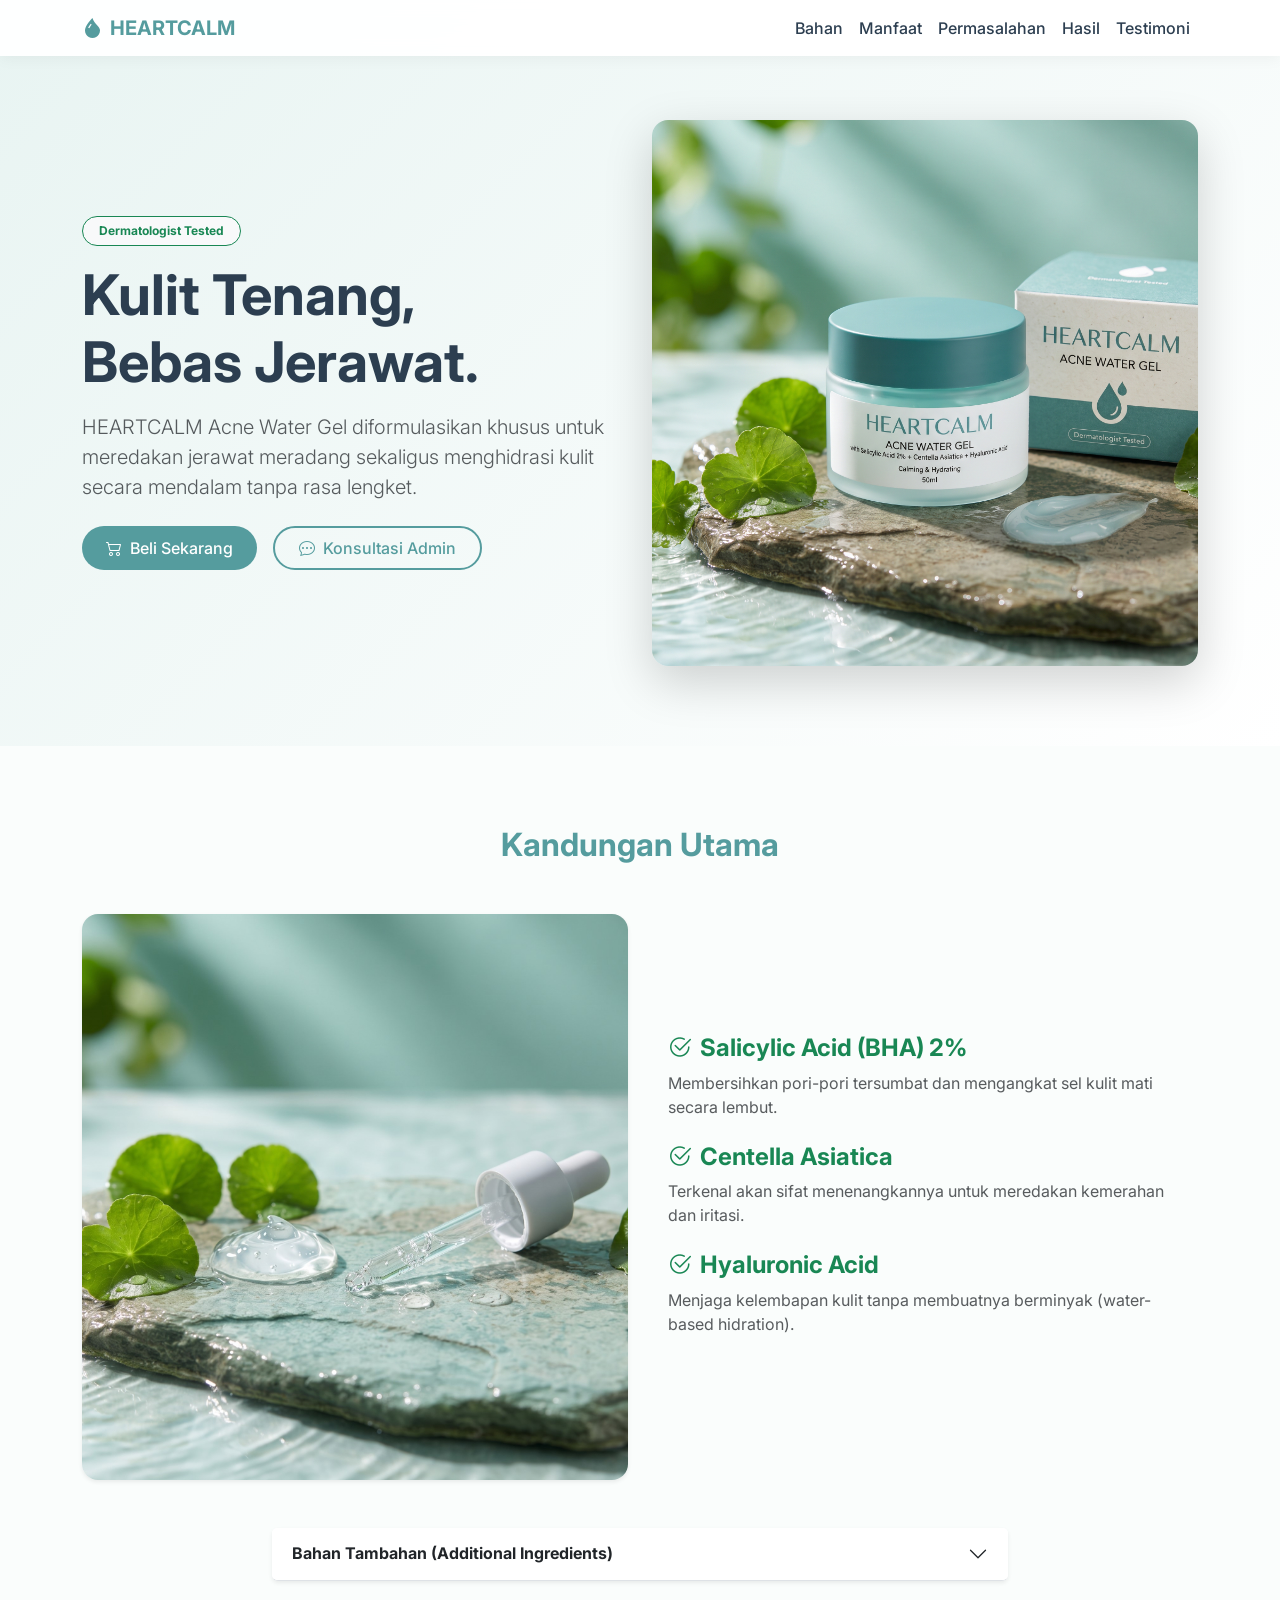
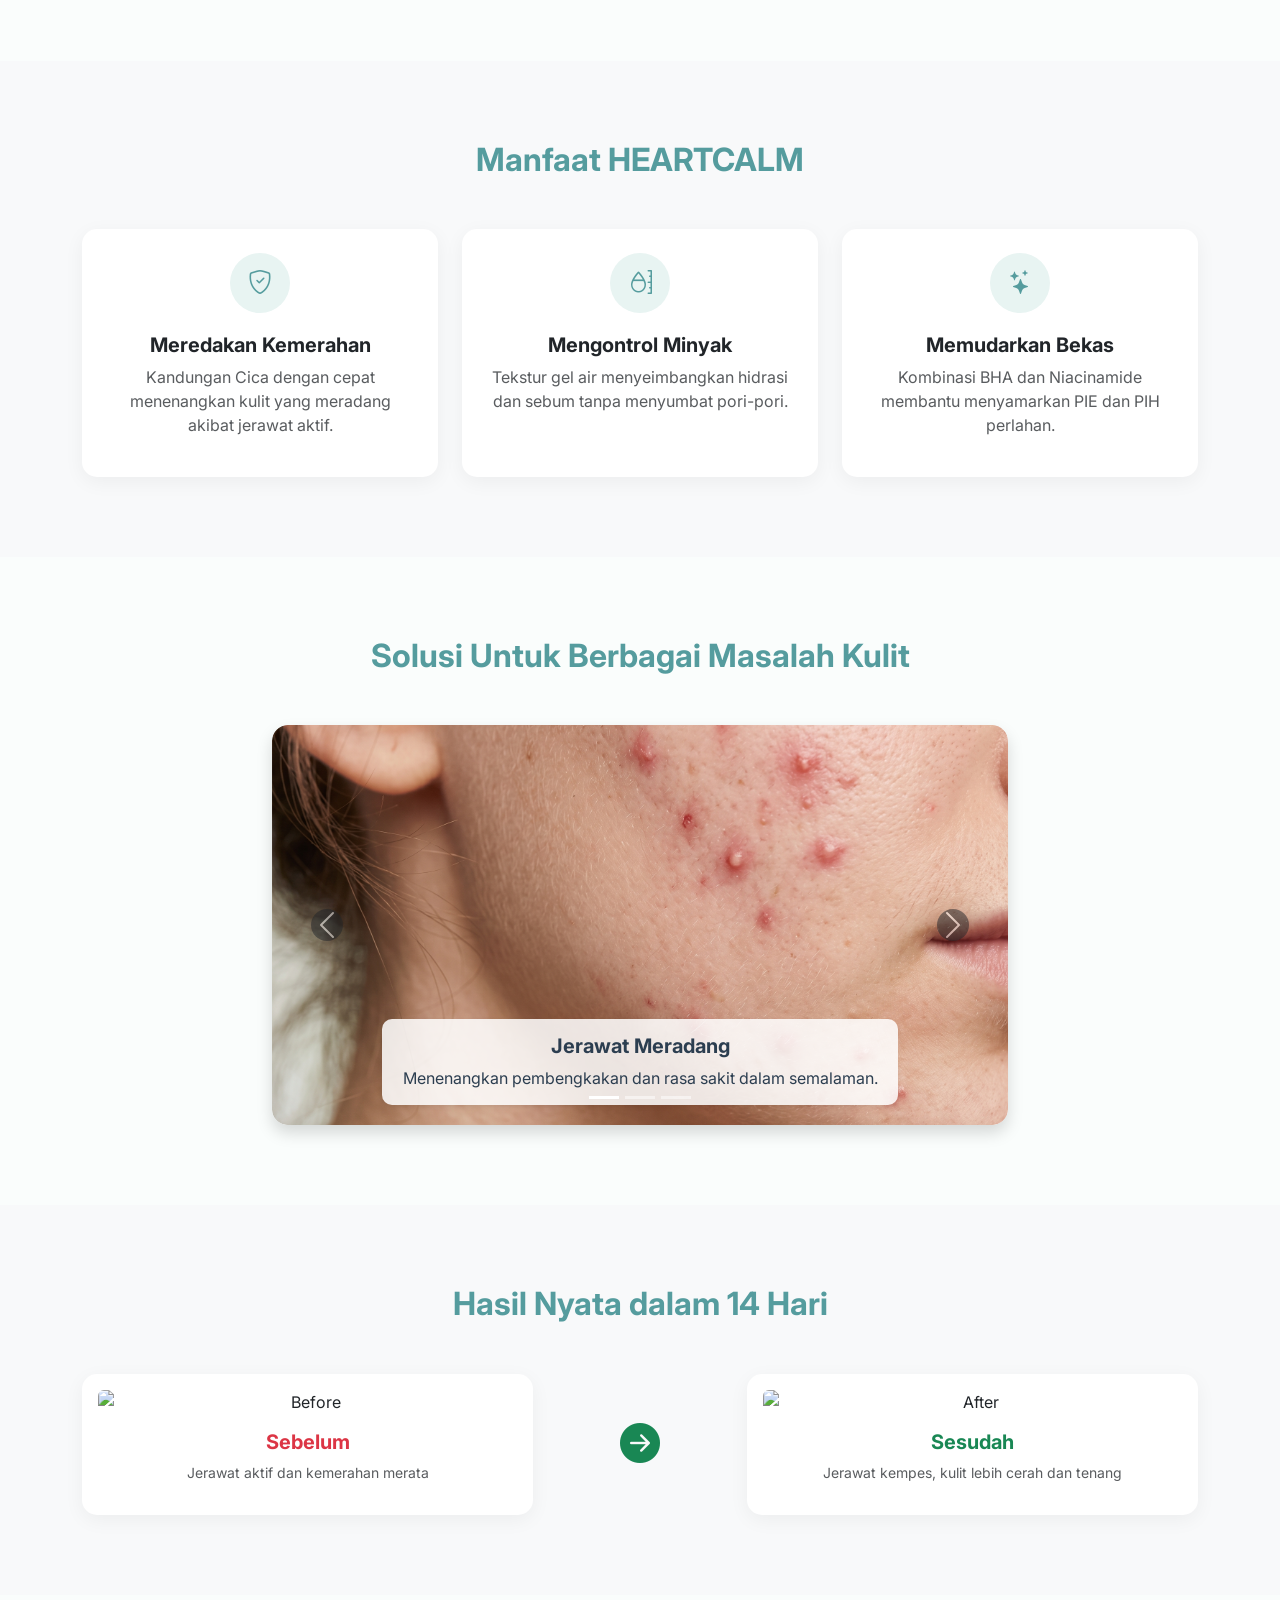
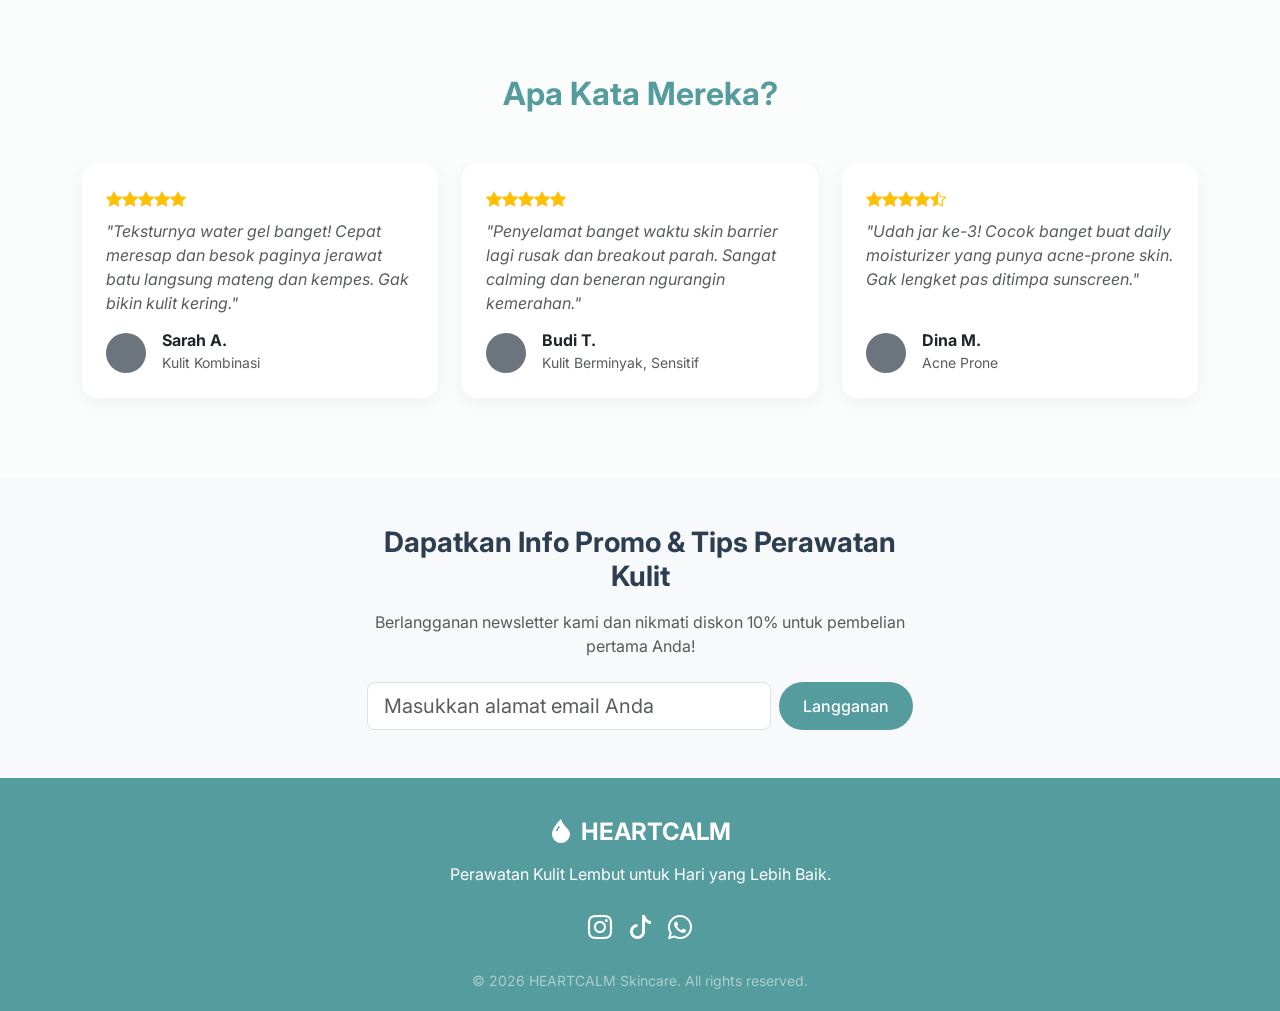
==== commit 432825ba: "Update HEARTCALM project structure" ====
--- a/index.html
+++ b/index.html
@@ -50,7 +50,7 @@
                     </div>
                 </div>
                 <div class="col-lg-6 text-center">
-                    <img src="https://placehold.co/600x600/e8f4f2/559c9e?text=HEARTCALM+Product+Mockup" alt="HEARTCALM Acne Water Gel" class="img-fluid rounded-4 shadow-lg">
+                    <img src="asset/mockup.jfif" alt="HEARTCALM Acne Water Gel" class="img-fluid rounded-4 shadow-lg">
                 </div>
             </div>
         </div>
@@ -62,7 +62,7 @@
             <h2 class="section-title">Kandungan Utama</h2>
             <div class="row align-items-center mb-5">
                 <div class="col-md-6 mb-4 mb-md-0">
-                    <img src="https://placehold.co/500x400/f0f8ff/7b9e89?text=Active+Ingredients" class="img-fluid rounded-4 shadow-sm" alt="Ingredients">
+                    <img src="asset/kandungan.jpg" class="img-fluid rounded-4 shadow-sm" alt="Ingredients">
                 </div>
                 <div class="col-md-6">
                     <ul class="list-group list-group-flush mb-4">
@@ -157,21 +157,21 @@
                         </div>
                         <div class="carousel-inner">
                             <div class="carousel-item active">
-                                <img src="https://placehold.co/800x400/e8f4f2/2c3e50?text=Jerawat+Meradang" class="d-block w-100" alt="Jerawat Meradang">
+                                <img src="asset/jerawat.jfif" class="d-block w-100" alt="Jerawat Meradang">
                                 <div class="carousel-caption d-none d-md-block shadow-sm">
                                     <h5 class="fw-bold text-primary-color">Jerawat Meradang</h5>
                                     <p class="mb-0">Menenangkan pembengkakan dan rasa sakit dalam semalaman.</p>
                                 </div>
                             </div>
                             <div class="carousel-item">
-                                <img src="https://placehold.co/800x400/fdf5e6/2c3e50?text=Bekas+Jerawat" class="d-block w-100" alt="Bekas Jerawat">
+                                <img src="asset/bekas jerawat (2).jfif" class="d-block w-100" alt="Bekas Jerawat">
                                 <div class="carousel-caption d-none d-md-block shadow-sm">
                                     <h5 class="fw-bold text-primary-color">Bekas Jerawat Kemerahan (PIE)</h5>
                                     <p class="mb-0">Memperbaiki tekstur dan meratakan warna kulit.</p>
                                 </div>
                             </div>
                             <div class="carousel-item">
-                                <img src="https://placehold.co/800x400/f0f8ff/2c3e50?text=Kulit+Sensitif" class="d-block w-100" alt="Kulit Sensitif">
+                                <img src="asset/kulit sensitif.jfif" class="d-block w-100" alt="Kulit Sensitif">
                                 <div class="carousel-caption d-none d-md-block shadow-sm">
                                     <h5 class="fw-bold text-primary-color">Kulit Sensitif & Dehidrasi</h5>
                                     <p class="mb-0">Hidrasi ringan yang aman untuk skin barrier rapuh.</p>
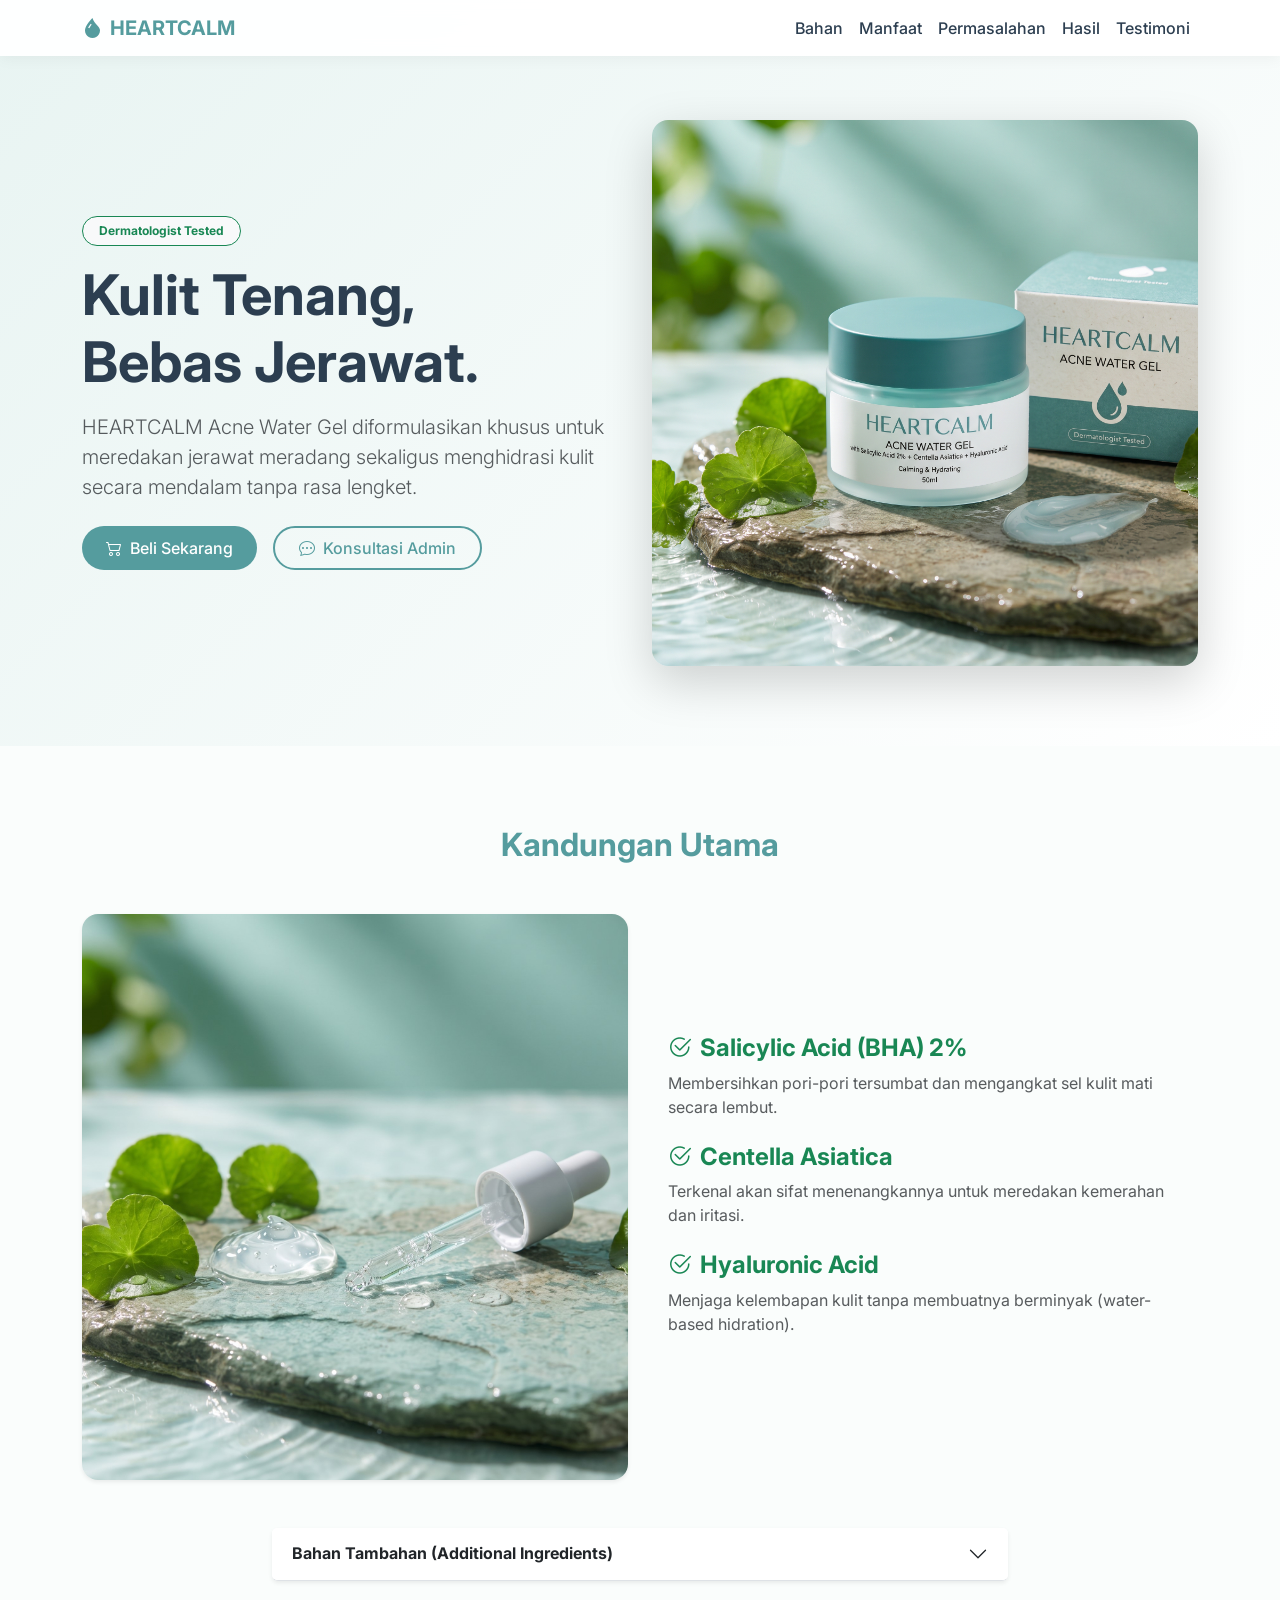
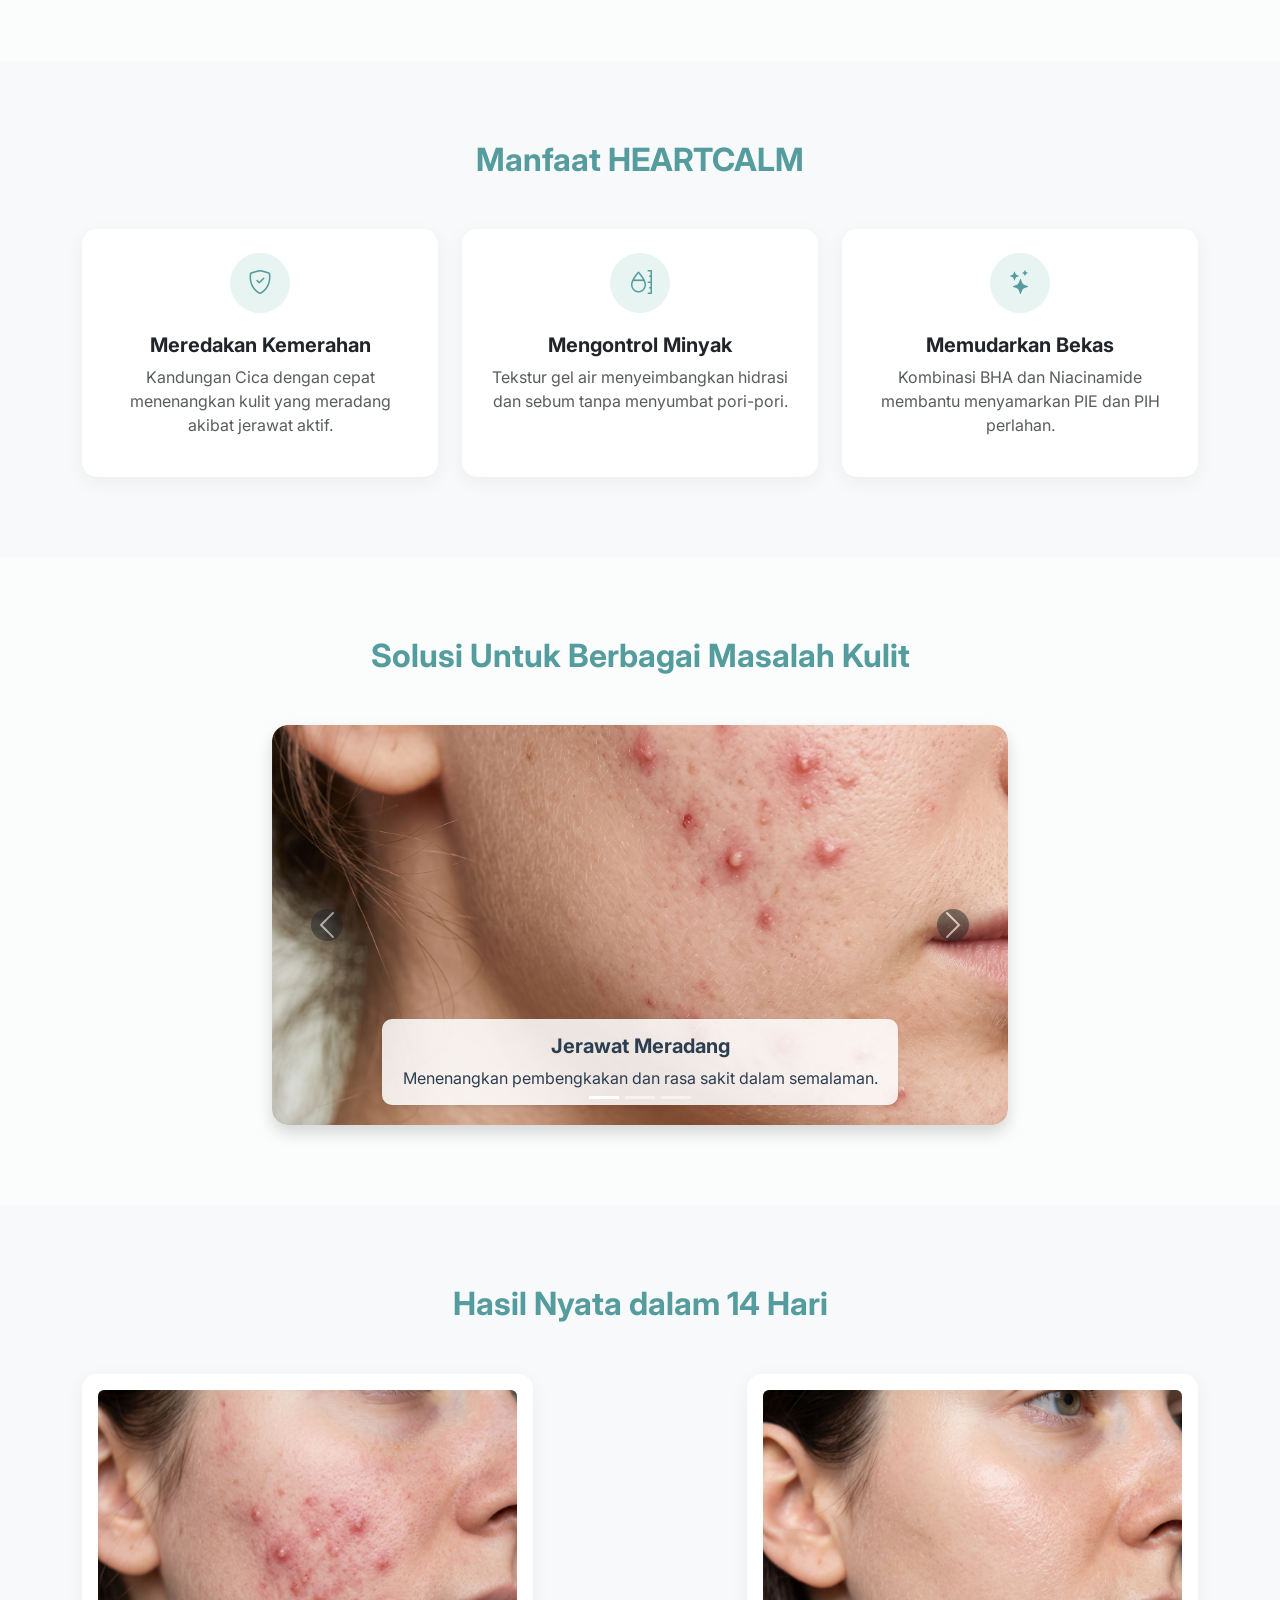
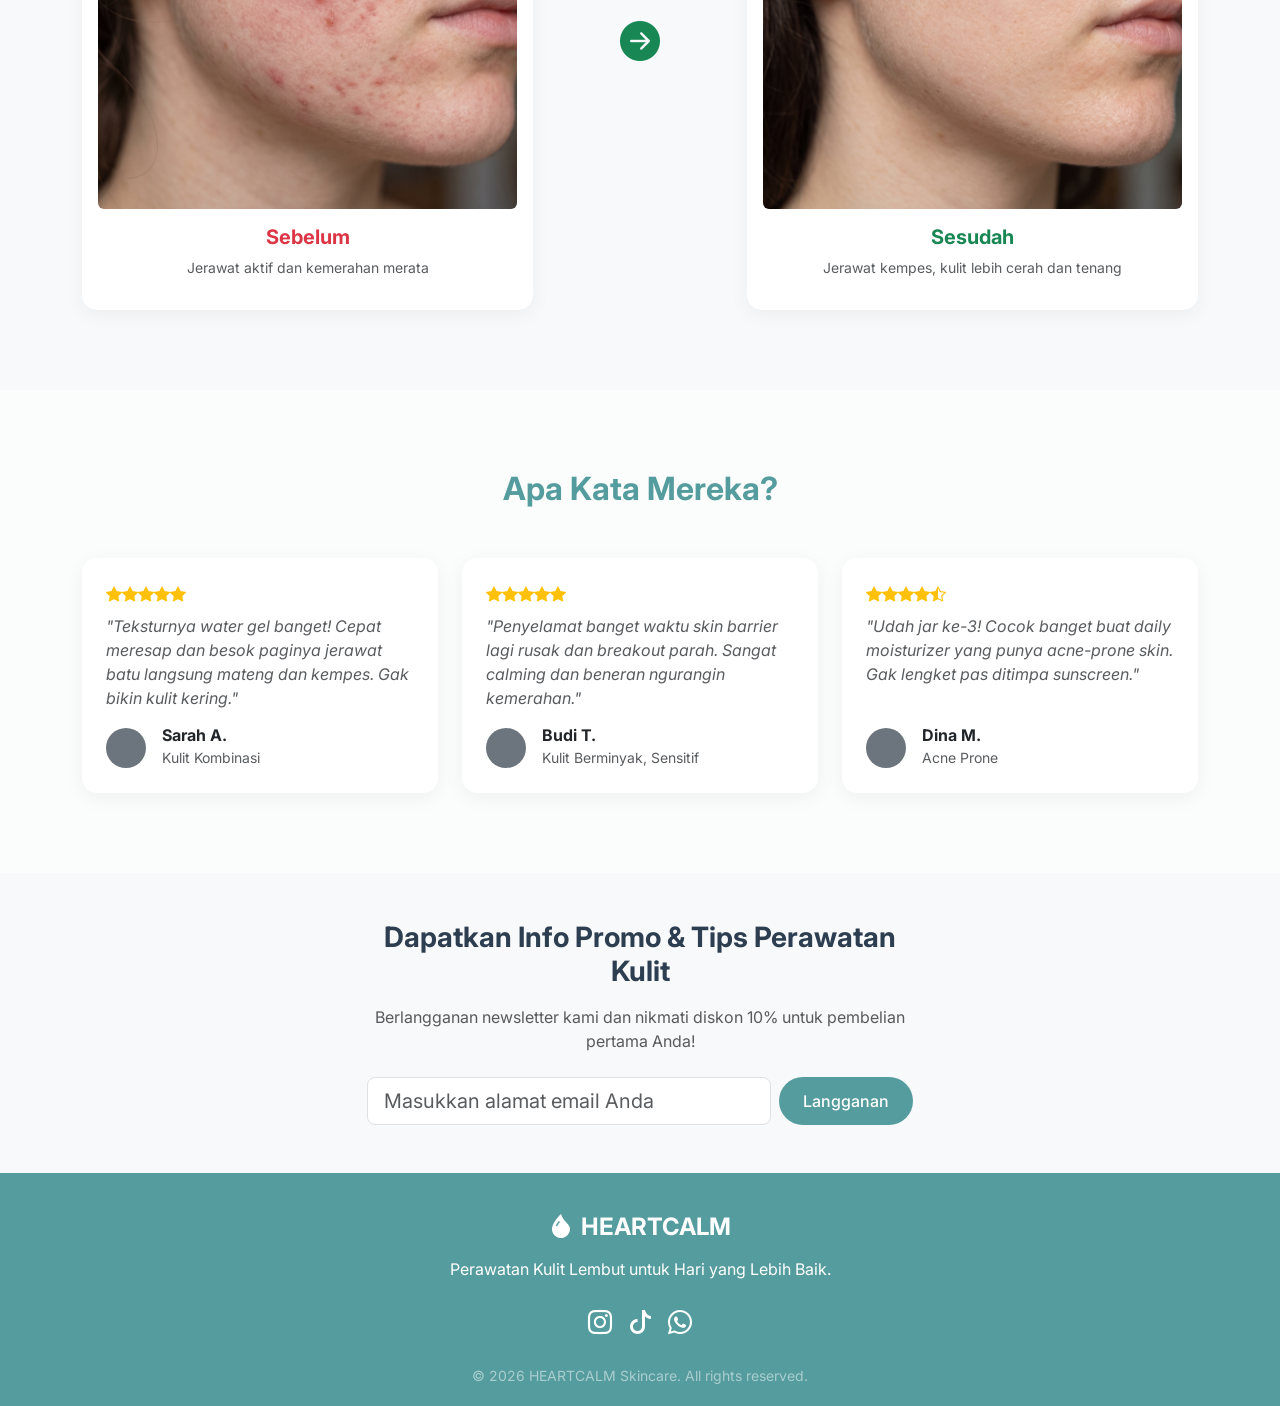
==== commit accbc4b1: "Update HEARTCALM project structure" ====
--- a/index.html
+++ b/index.html
@@ -199,7 +199,7 @@
             <div class="row g-4 text-center justify-content-center">
                 <div class="col-md-5">
                     <div class="card card-custom p-3">
-                        <img src="https://placehold.co/400x300/ffdddd/a00?text=Before+(Hari+1)" class="img-fluid rounded mb-3" alt="Before">
+                        <img src="asset/sebelum.jfif" class="img-fluid rounded mb-3" alt="Before">
                         <h5 class="fw-bold text-danger">Sebelum</h5>
                         <p class="text-muted small">Jerawat aktif dan kemerahan merata</p>
                     </div>
@@ -210,7 +210,7 @@
                 </div>
                 <div class="col-md-5">
                     <div class="card card-custom p-3">
-                        <img src="https://placehold.co/400x300/e8f4f2/559c9e?text=After+(Hari+14)" class="img-fluid rounded mb-3" alt="After">
+                        <img src="asset/sesudah.jfif" class="img-fluid rounded mb-3" alt="After">
                         <h5 class="fw-bold text-success">Sesudah</h5>
                         <p class="text-muted small">Jerawat kempes, kulit lebih cerah dan tenang</p>
                     </div>
